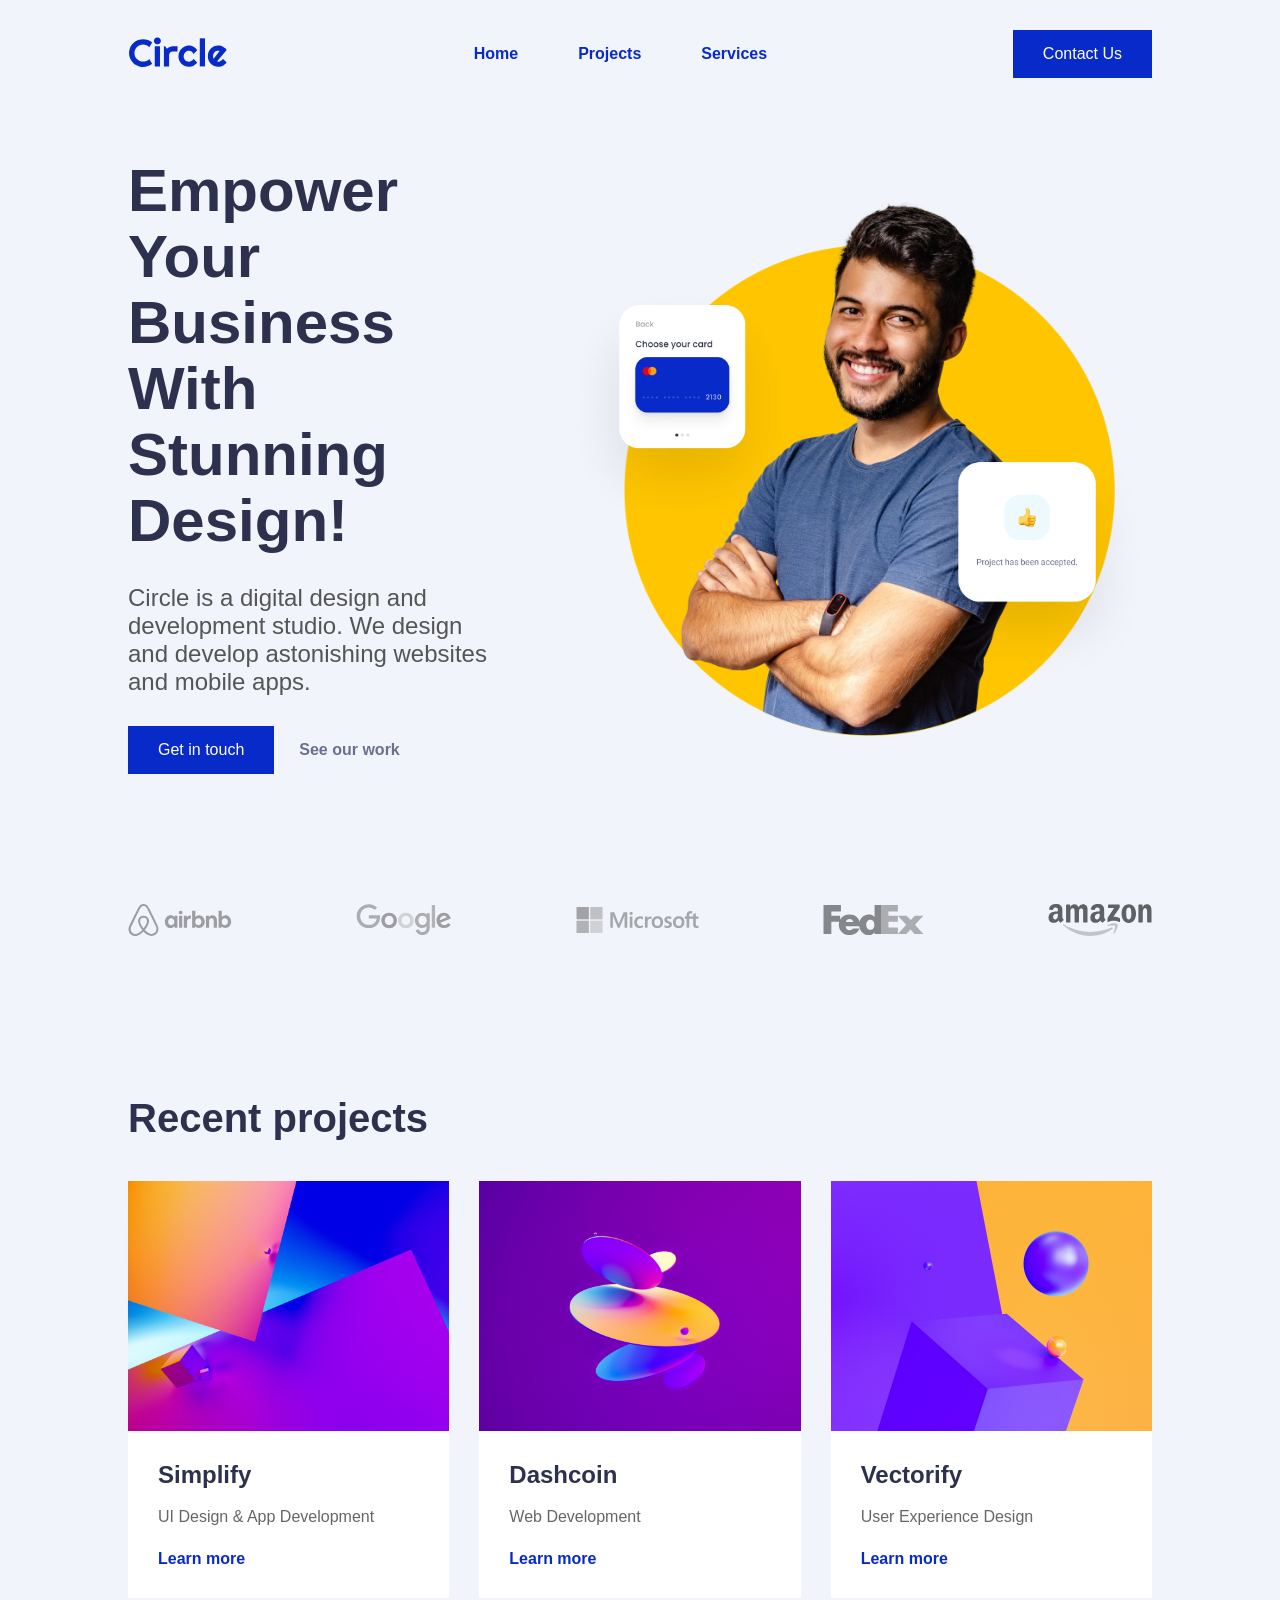
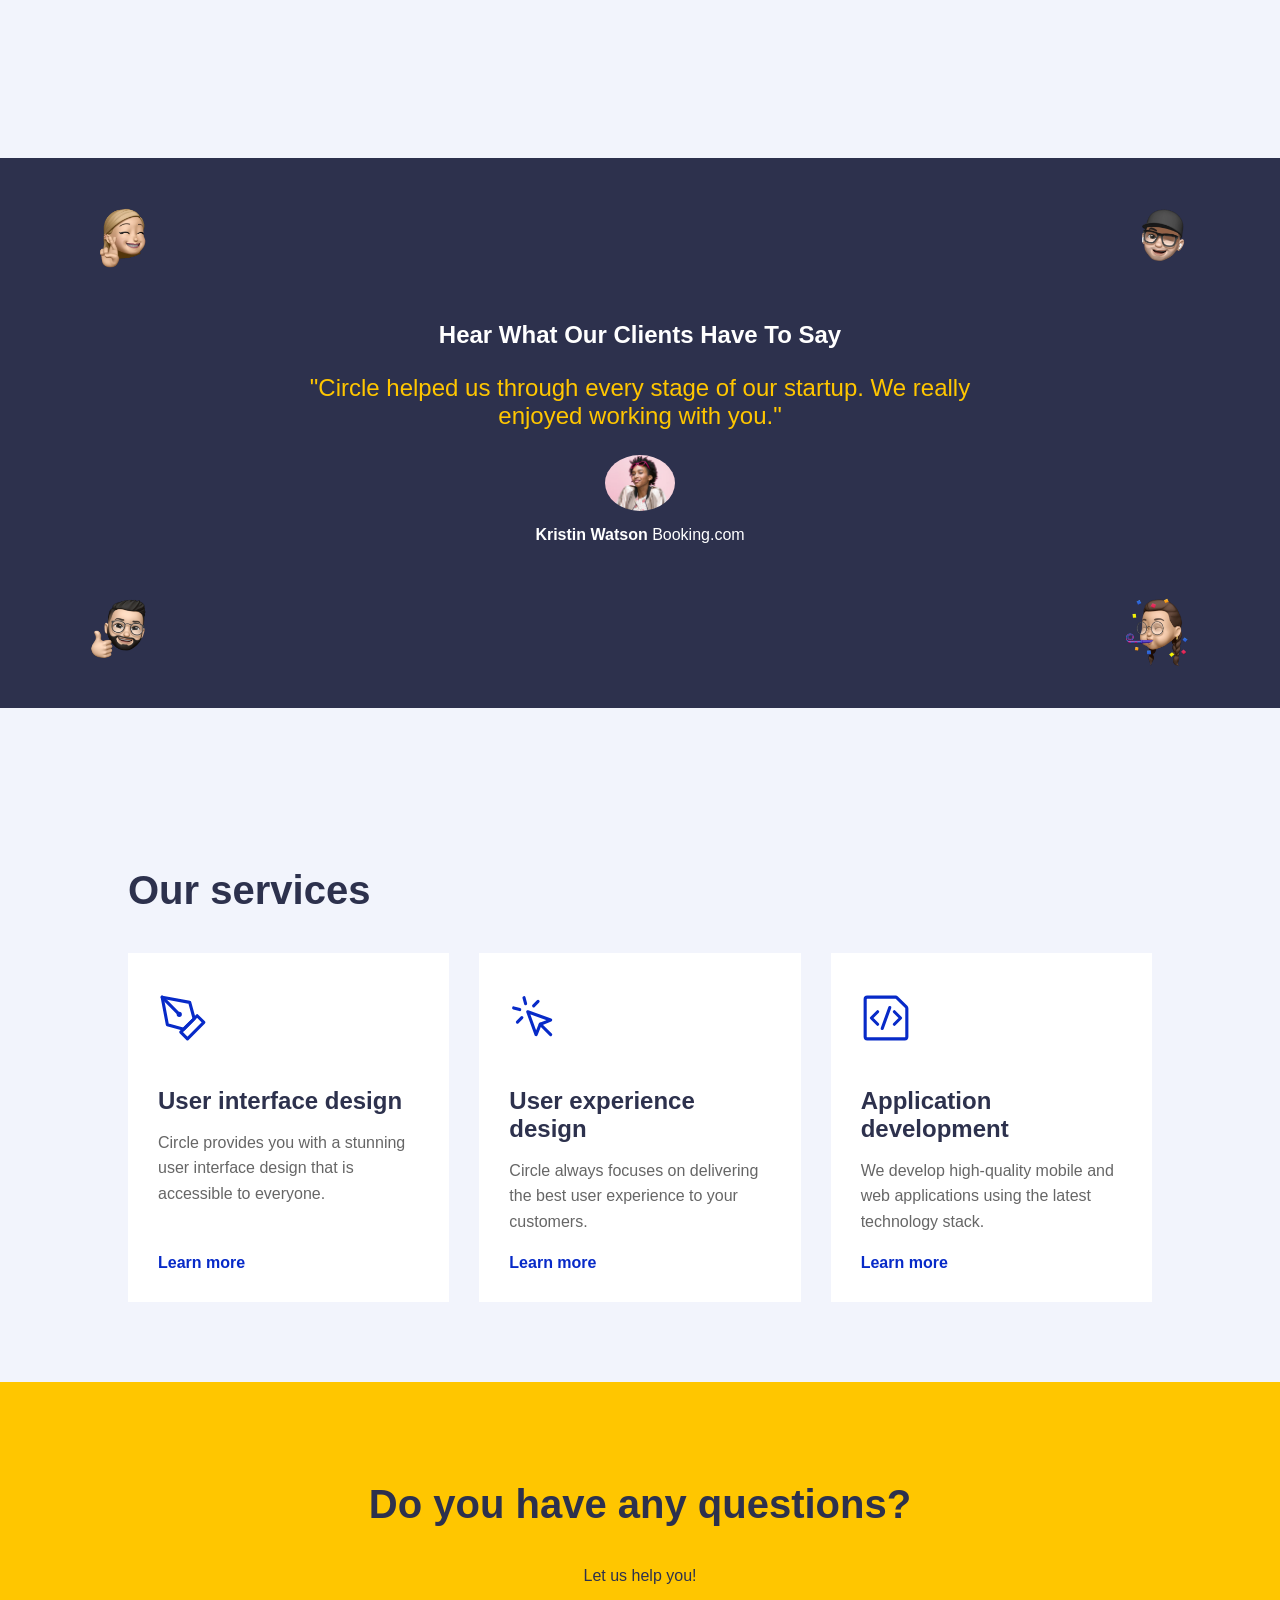
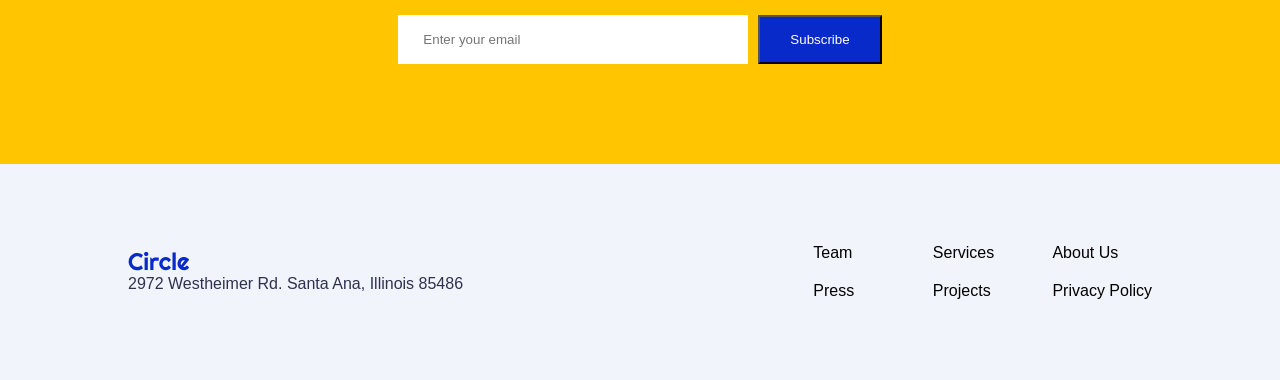
==== index.html @ 24df4ad7 "landing ok" ====
<!DOCTYPE html>
<html lang="en">
<head>
    <meta charset="UTF-8">
    <meta name="viewport" content="width=device-width, initial-scale=1.0">
    <title>Circle</title>
    <link rel="stylesheet" href="style.css">
</head>
<body>

    <nav>
        <a href="index.html"><img src="assets/logos/circle.svg" width="100" alt="circle logo"></a>
        <ul id="nav-links">
            <li><a href="index.html">Home</a></li>
            <li><a href="#projects">Projects</a></li>
            <li><a href="#services">Services</a></li>
        </ul>
        <a id="boton-contacto" href="contact.html">Contact Us</a>
    </nav>

    <section id="hero">
        <div id="hero-left">
            <h1>Empower Your Business With Stunning Design!</h1>
            <p>Circle is a digital design and development studio. We design and develop astonishing websites and mobile apps.</p>
            <div id="hero-links">
                <a id="boton-touch" href="#newsletter">Get in touch</a>
                <a href="#projects" class="link-work">See our work</a>
            </div>
        </div>
        <div id="hero-right">
            <img src="assets/hero-section/card-1.png" alt="Card UI">
            <img src="assets/hero-section/card-2.png" alt="Success notification">
        </div>
    </section>

    <div id="logos">
        <img src="assets/logos/airbnb-logo.svg" alt="Airbnb">
        <img src="assets/logos/google-logo.svg" alt="Google">
        <img src="assets/logos/microsoft-logo.svg" alt="Microsoft">
        <img src="assets/logos/fedex-logo.svg" alt="FedEx">
        <img src="assets/logos/amazon-logo.svg" alt="Amazon">
    </div>

    <section id="projects" class="main-section">
        <h3>Recent projects</h3>
        <div class="grid-layout">
            <article class="card">
                <img src="assets/projects-section/1.jpg" alt="Project 1" class="card-img">
                <div class="card-body">
                    <h4>Simplify</h4>
                    <p>UI Design & App Development</p>
                    <a href="#" class="learn-more">Learn more</a>
                </div>
            </article>
            <article class="card">
                <img src="assets/projects-section/2.jpg" alt="Project 2" class="card-img">
                <div class="card-body">
                    <h4>Dashcoin</h4>
                    <p>Web Development</p>
                    <a href="#" class="learn-more">Learn more</a>
                </div>
            </article>
            <article class="card">
                <img src="assets/projects-section/3.jpg" alt="Project 3" class="card-img">
                <div class="card-body">
                    <h4>Vectorify</h4>
                    <p>User Experience Design</p>
                    <a href="#" class="learn-more">Learn more</a>
                </div>
            </article>
        </div>
    </section>

    <section class="testimonial-container">
        <img src="assets/testimonial-section/memoji-1.png" class="corner-img top-left" alt="memoji">
        <img src="assets/testimonial-section/memoji-2.png" class="corner-img top-right" alt="memoji">
        <img src="assets/testimonial-section/memoji-3.png" class="corner-img bottom-left" alt="memoji">
        <img src="assets/testimonial-section/memoji-4.png" class="corner-img bottom-right" alt="memoji">

        <div class="testimonial-content">
            <h2>Hear What Our Clients Have To Say</h2>
            <p class="testimonial-text">"Circle helped us through every stage of our startup. We really enjoyed working with you."</p>
            <div class="profile-info">
                <img src="assets/testimonial-section/profile.png" alt="Kristin Watson">
                <div class="user-data">
                    <strong>Kristin Watson</strong>
                    <span>Booking.com</span>
                </div>
            </div>
        </div>
    </section>

    <section id="services" class="main-section">
        <h3>Our services</h3>
        <div class="grid-layout">
            <article class="card">
                <div class="icon-box"><img src="assets/services-section/icons/1.svg" alt="UI"></div>
                <div class="card-body">
                    <h4>User interface design</h4>
                    <p>Circle provides you with a stunning user interface design that is accessible to everyone.</p>
                    <a href="#" class="learn-more">Learn more</a>
                </div>
            </article>
            <article class="card">
                <div class="icon-box"><img src="assets/services-section/icons/2.svg" alt="UX"></div>
                <div class="card-body">
                    <h4>User experience design</h4>
                    <p>Circle always focuses on delivering the best user experience to your customers.</p>
                    <a href="#" class="learn-more">Learn more</a>
                </div>
            </article>
            <article class="card">
                <div class="icon-box"><img src="assets/services-section/icons/3.svg" alt="App"></div>
                <div class="card-body">
                    <h4>Application development</h4>
                    <p>We develop high-quality mobile and web applications using the latest technology stack.</p>
                    <a href="#" class="learn-more">Learn more</a>
                </div>
            </article>
        </div>
    </section>

    <section id="newsletter">
        <h3>Do you have any questions?</h3>
        <p>Let us help you!</p>
        <div id="newsletter-form">
            <input type="email" placeholder="Enter your email">
            <button>Subscribe</button>
        </div>
    </section>

    <footer>
        <div class="footer-brand">
            <img src="assets/logos/circle.svg" alt="circle logo">
            <p>2972 Westheimer Rd. Santa Ana, Illinois 85486</p>
        </div>
        <div id="footer-links">
            <a href="#">Team</a>
            <a href="#">Services</a>
            <a href="#">About Us</a>
            <a href="#">Press</a>
            <a href="#">Projects</a>
            <a href="#">Privacy Policy</a>
        </div>
    </footer>

</body>
</html>
---- style.css ----
* {
    margin: 0;
    padding: 0;
    box-sizing: border-box;
}

:root {
    font-family: 'Inter', sans-serif;
    --primary: #072ac8;
    --white: #f2f4fc;
    --background-testimonials: #2D314D;
    --yellow: #ffc600;
    --gray: #6B708D
}

body {
    background-color: var(--white);
    color: var(--background-testimonials);
}

h1 { font-size: 60px; font-weight: bold; line-height: 1.1; }
h3 { font-size: 40px; font-weight: bold; margin-bottom: 40px; }
h4 { font-size: 24px; font-weight: bold; margin-bottom: 15px; }

a { text-decoration: none; color: var(--primary); }
a:hover { text-decoration: underline; }
.link-work { color:var(--gray); font-weight: bold; }
#footer-links a:hover { color: var(--primary); }

nav {
    padding: 30px 10%;
    display: flex;
    justify-content: space-between;
    align-items: center;
}

#nav-links {
    display: flex;
    list-style: none;
    gap: 60px;
    font-weight: bold;
}

#boton-contacto, #boton-touch, #newsletter button {
    background-color: var(--primary);
    color: white;
    padding: 15px 30px;
    font-weight: normal;
}
#boton-contacto:hover, #boton-touch:hover, #newsletter button:hover {
    text-decoration: none;
    color: var(--yellow);
    }

#hero {
    padding: 50px 10%;
    display: flex;
    align-items: center;
    gap: 80px;
}

#hero-left { flex: 1.2; display: flex; flex-direction: column; gap: 30px; }
#hero-left p { font-size: 24px; color: #555; }

#hero-right {
    flex: 1.8;
    position: relative;
    min-height: 550px;
    background: url("assets/hero-section/hero-image.png") no-repeat center;
    background-size: contain;
}

#hero-right img { position: absolute; max-width: 250px; }
#hero-right img:first-child { top: 15%; left: -5%; }
#hero-right img:last-child { bottom: 10%; right: 0; }

#hero-links { display: flex; align-items: center; gap: 25px; }


#logos {
    display: flex;
    justify-content: space-between;
    padding: 80px 10%;
    filter: grayscale(1);
    opacity: 0.6;
}

.main-section { padding: 80px 10%; }

.grid-layout {
    display: grid;
    grid-template-columns: repeat(3, 1fr);
    gap: 30px;
}

.card {
    display: flex;
    flex-direction: column;
    background-color: white;
    overflow: hidden;
    height: 100%;
}

.card-img { width: 100%; height: 250px; object-fit: cover; }

.icon-box { padding: 40px 30px 10px; }
.icon-box img { width: 50px; height: 50px; }

.card-body { padding: 30px; display: flex; flex-direction: column; flex: 1; }
.card-body p { color: #666; line-height: 1.6; flex: 1; margin-bottom: 20px; }

.learn-more { font-weight: bold; }


.testimonial-container {
    background-color: var(--background-testimonials);
    position: relative;
    margin: 80px 0;
    min-height: 550px;
    display: flex;
    justify-content: center;
    align-items: center;
    padding: 0 10%;
}

.testimonial-container *, .testimonial-container img { background-color: transparent !important; }

.corner-img { position: absolute; width: 80px; }
.top-left { top: 40px; left: 80px; }
.top-right { top: 40px; right: 80px; }
.bottom-left { bottom: 40px; left: 80px; }
.bottom-right { bottom: 40px; right: 80px; }

.testimonial-content { text-align: center; color: white; max-width: 700px; }
.testimonial-text { color: var(--yellow); font-size: 24px; margin: 25px 0; }

.profile-info { display: flex; flex-direction: column; align-items: center; gap: 15px; }
.profile-info img { width: 70px !important; border-radius: 50%; }


#newsletter {
    background-color: var(--yellow);
    padding: 100px 10%;
    text-align: center;
}

#newsletter-form {
    margin-top: 30px;
    display: flex;
    justify-content: center;
    gap: 10px;
}

#newsletter input {
    padding: 15px 25px;
    width: 350px;
    border: none;
}


footer {
    padding: 80px 10%;
    display: flex;
    justify-content: space-between;
    align-items: center;
}

#footer-links {
    display: grid;
    grid-template-columns: repeat(3, 2fr);
    gap: 20px;
 }

 #footer-links a { color: black; }
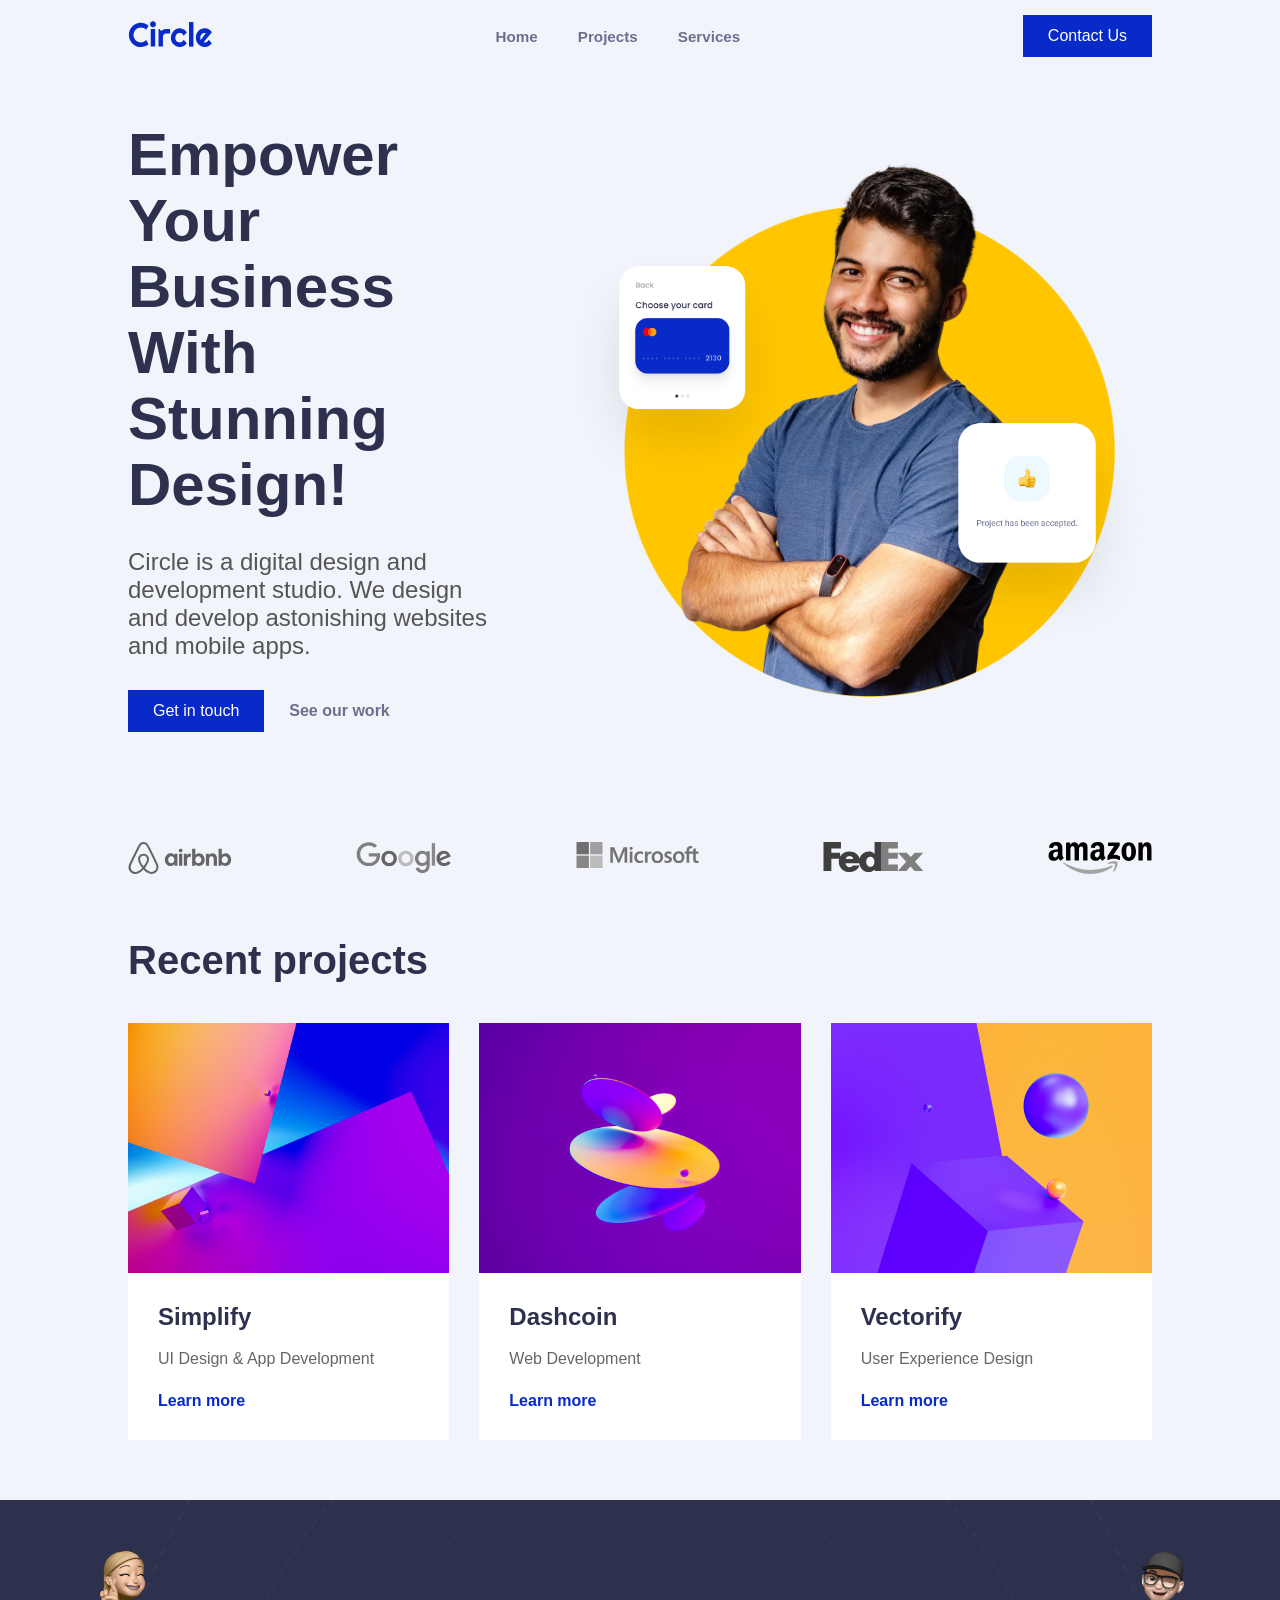
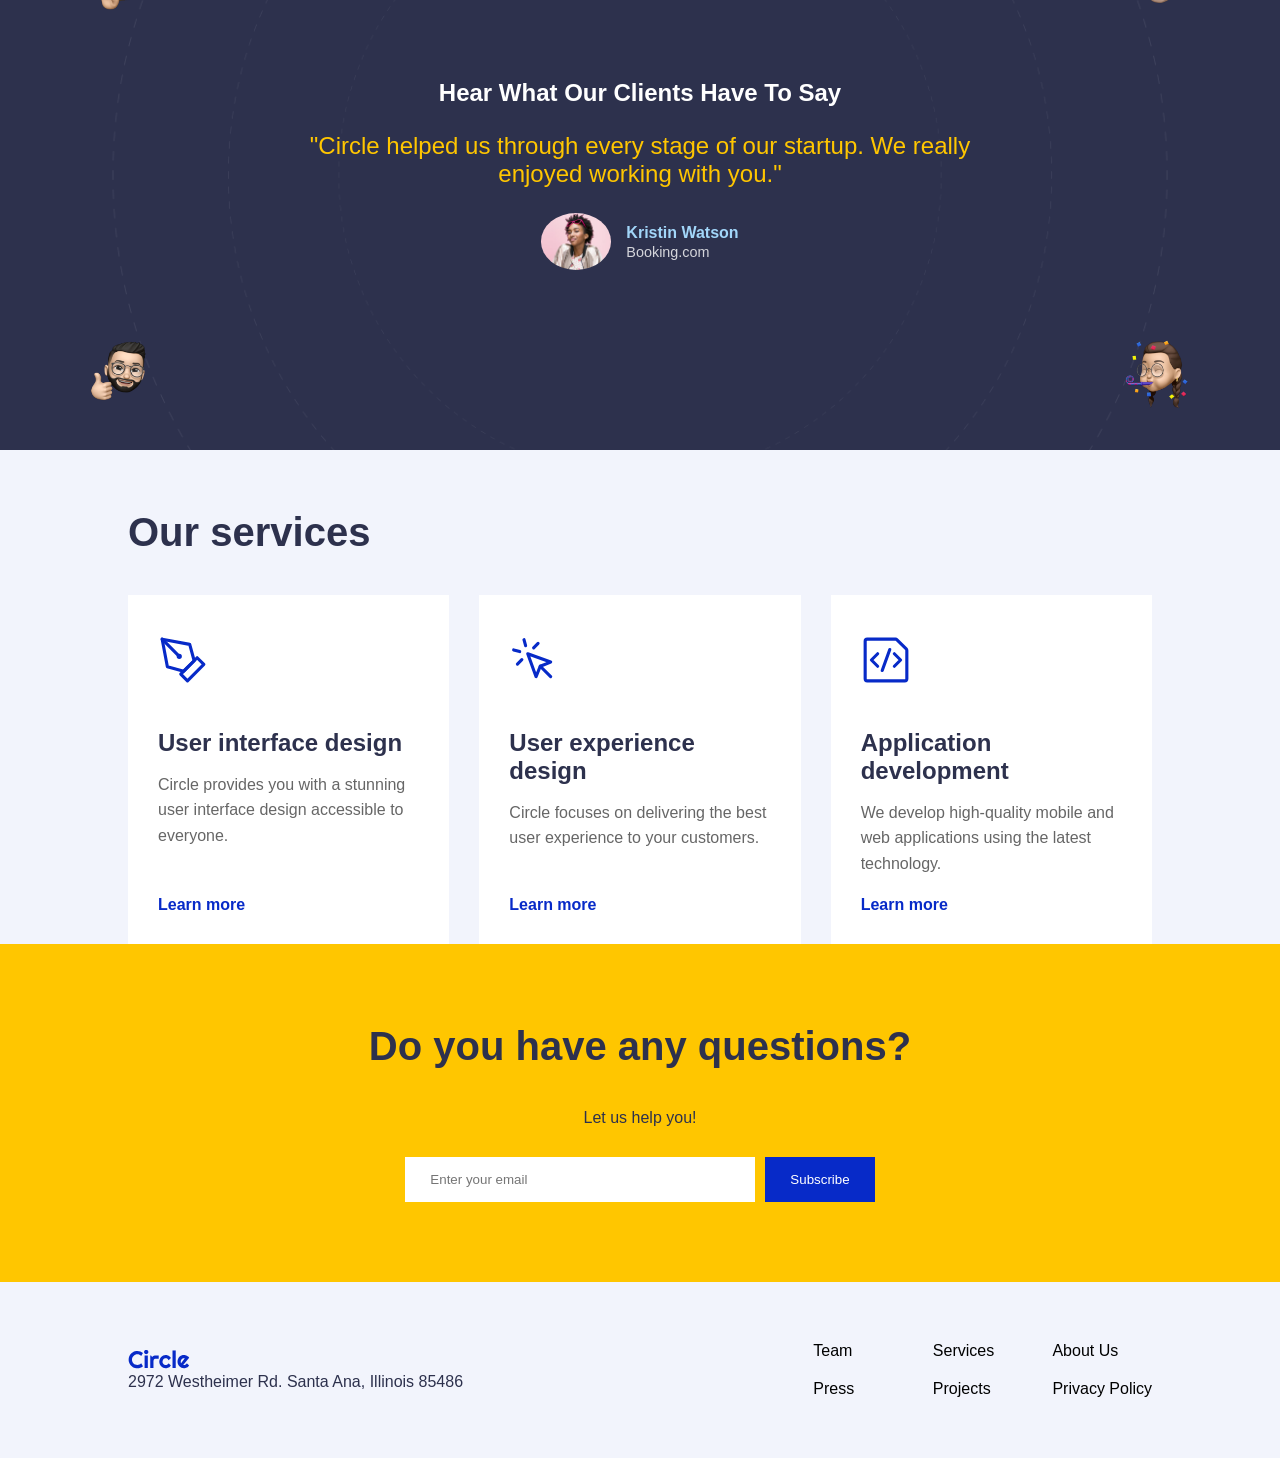
==== commit 0bd52069: "html+css+responsive ok" ====
--- a/index.html
+++ b/index.html
@@ -1,148 +1,145 @@
 <!DOCTYPE html>
 <html lang="en">
 <head>
-    <meta charset="UTF-8">
-    <meta name="viewport" content="width=device-width, initial-scale=1.0">
-    <title>Circle</title>
-    <link rel="stylesheet" href="style.css">
+  <meta charset="UTF-8" />
+  <meta name="viewport" content="width=device-width, initial-scale=1.0" />
+  <title>Circle | Home</title>
+  <link rel="stylesheet" href="style.css" />
 </head>
 <body>
+  <nav>
+    <a href="index.html"><img src="assets/logos/circle.svg" width="85" alt="logo" /></a>
+    <ul id="nav-links">
+      <li class="gray"><a href="index.html">Home</a></li>
+      <li class="gray"><a href="#projects">Projects</a></li>
+      <li class="gray"><a href="#services">Services</a></li>
+    </ul>
+    <a id="boton-contacto" href="contact.html">Contact Us</a>
+  </nav>
 
-    <nav>
-        <a href="index.html"><img src="assets/logos/circle.svg" width="100" alt="circle logo"></a>
-        <ul id="nav-links">
-            <li><a href="index.html">Home</a></li>
-            <li><a href="#projects">Projects</a></li>
-            <li><a href="#services">Services</a></li>
-        </ul>
-        <a id="boton-contacto" href="contact.html">Contact Us</a>
-    </nav>
+  <section id="hero">
+    <div id="hero-left">
+      <h1>Empower Your Business With Stunning Design!</h1>
+      <p>Circle is a digital design and development studio. We design and develop astonishing websites and mobile apps.</p>
+      <div id="hero-links">
+        <a id="boton-touch" href="#newsletter">Get in touch</a>
+        <a href="#projects" class="link-work">See our work</a>
+      </div>
+    </div>
+    <div id="hero-right">
+      <img src="assets/hero-section/card-1.png" alt="UI 1" />
+      <img src="assets/hero-section/card-2.png" alt="UI 2" />
+    </div>
+  </section>
 
-    <section id="hero">
-        <div id="hero-left">
-            <h1>Empower Your Business With Stunning Design!</h1>
-            <p>Circle is a digital design and development studio. We design and develop astonishing websites and mobile apps.</p>
-            <div id="hero-links">
-                <a id="boton-touch" href="#newsletter">Get in touch</a>
-                <a href="#projects" class="link-work">See our work</a>
-            </div>
+  <div id="logos">
+    <a href="#"><img src="assets/logos/airbnb-logo.svg" alt="Airbnb" /></a>
+    <a href="#"><img src="assets/logos/google-logo.svg" alt="Google" /></a>
+    <a href="#"><img src="assets/logos/microsoft-logo.svg" alt="Microsoft" /></a>
+    <a href="#"><img src="assets/logos/fedex-logo.svg" alt="FedEx" /></a>
+    <a href="#"><img src="assets/logos/amazon-logo.svg" alt="Amazon" /></a>
+  </div>
+
+  <section id="projects" class="main-section">
+    <h3>Recent projects</h3>
+    <div class="grid-layout">
+      <article class="card">
+        <img src="assets/projects-section/1.jpg" alt="P1" class="card-img" />
+        <div class="card-body">
+          <h4>Simplify</h4>
+          <p>UI Design & App Development</p>
+          <a href="projects.html" class="learn-more">Learn more</a>
         </div>
-        <div id="hero-right">
-            <img src="assets/hero-section/card-1.png" alt="Card UI">
-            <img src="assets/hero-section/card-2.png" alt="Success notification">
+      </article>
+      <article class="card">
+        <img src="assets/projects-section/2.jpg" alt="P2" class="card-img" />
+        <div class="card-body">
+          <h4>Dashcoin</h4>
+          <p>Web Development</p>
+          <a href="projects.html" class="learn-more">Learn more</a>
         </div>
-    </section>
+      </article>
+      <article class="card">
+        <img src="assets/projects-section/3.jpg" alt="P3" class="card-img" />
+        <div class="card-body">
+          <h4>Vectorify</h4>
+          <p>User Experience Design</p>
+          <a href="projects.html" class="learn-more">Learn more</a>
+        </div>
+      </article>
+    </div>
+  </section>
 
-    <div id="logos">
-        <img src="assets/logos/airbnb-logo.svg" alt="Airbnb">
-        <img src="assets/logos/google-logo.svg" alt="Google">
-        <img src="assets/logos/microsoft-logo.svg" alt="Microsoft">
-        <img src="assets/logos/fedex-logo.svg" alt="FedEx">
-        <img src="assets/logos/amazon-logo.svg" alt="Amazon">
+  <section class="testimonial-container">
+    <img src="assets/testimonial-section/memoji-1.png" class="corner-img top-left" alt="m1" />
+    <img src="assets/testimonial-section/memoji-2.png" class="corner-img top-right" alt="m2" />
+    <img src="assets/testimonial-section/memoji-3.png" class="corner-img bottom-left" alt="m3" />
+    <img src="assets/testimonial-section/memoji-4.png" class="corner-img bottom-right" alt="m4" />
+    <div class="testimonial-content">
+      <h2>Hear What Our Clients Have To Say</h2>
+      <p class="testimonial-text">"Circle helped us through every stage of our startup. We really enjoyed working with you."</p>
+      <div class="profile-info">
+        <img src="assets/testimonial-section/profile.png" alt="Kristin" />
+        <div class="user-data">
+          <p id="user-name">Kristin Watson</p>
+          <p id="web">Booking.com</p>
+        </div>
+      </div>
     </div>
+  </section>
 
-    <section id="projects" class="main-section">
-        <h3>Recent projects</h3>
-        <div class="grid-layout">
-            <article class="card">
-                <img src="assets/projects-section/1.jpg" alt="Project 1" class="card-img">
-                <div class="card-body">
-                    <h4>Simplify</h4>
-                    <p>UI Design & App Development</p>
-                    <a href="#" class="learn-more">Learn more</a>
-                </div>
-            </article>
-            <article class="card">
-                <img src="assets/projects-section/2.jpg" alt="Project 2" class="card-img">
-                <div class="card-body">
-                    <h4>Dashcoin</h4>
-                    <p>Web Development</p>
-                    <a href="#" class="learn-more">Learn more</a>
-                </div>
-            </article>
-            <article class="card">
-                <img src="assets/projects-section/3.jpg" alt="Project 3" class="card-img">
-                <div class="card-body">
-                    <h4>Vectorify</h4>
-                    <p>User Experience Design</p>
-                    <a href="#" class="learn-more">Learn more</a>
-                </div>
-            </article>
+  <section id="services" class="main-section">
+    <h3>Our services</h3>
+    <div class="grid-layout">
+      <article class="card">
+        <div class="icon-box"><img src="assets/services-section/icons/1.svg" alt="i1" /></div>
+        <div class="card-body">
+          <h4>User interface design</h4>
+          <p>Circle provides you with a stunning user interface design accessible to everyone.</p>
+          <a href="#" class="learn-more">Learn more</a>
         </div>
-    </section>
+      </article>
+      <article class="card">
+        <div class="icon-box"><img src="assets/services-section/icons/2.svg" alt="i2" /></div>
+        <div class="card-body">
+          <h4>User experience design</h4>
+          <p>Circle focuses on delivering the best user experience to your customers.</p>
+          <a href="#" class="learn-more">Learn more</a>
+        </div>
+      </article>
+      <article class="card">
+        <div class="icon-box"><img src="assets/services-section/icons/3.svg" alt="i3" /></div>
+        <div class="card-body">
+          <h4>Application development</h4>
+          <p>We develop high-quality mobile and web applications using the latest technology.</p>
+          <a href="#" class="learn-more">Learn more</a>
+        </div>
+      </article>
+    </div>
+  </section>
 
-    <section class="testimonial-container">
-        <img src="assets/testimonial-section/memoji-1.png" class="corner-img top-left" alt="memoji">
-        <img src="assets/testimonial-section/memoji-2.png" class="corner-img top-right" alt="memoji">
-        <img src="assets/testimonial-section/memoji-3.png" class="corner-img bottom-left" alt="memoji">
-        <img src="assets/testimonial-section/memoji-4.png" class="corner-img bottom-right" alt="memoji">
+  <section id="newsletter">
+    <h3>Do you have any questions?</h3>
+    <p>Let us help you!</p>
+    <div id="newsletter-form">
+      <input type="email" placeholder="Enter your email" />
+      <button>Subscribe</button>
+    </div>
+  </section>
 
-        <div class="testimonial-content">
-            <h2>Hear What Our Clients Have To Say</h2>
-            <p class="testimonial-text">"Circle helped us through every stage of our startup. We really enjoyed working with you."</p>
-            <div class="profile-info">
-                <img src="assets/testimonial-section/profile.png" alt="Kristin Watson">
-                <div class="user-data">
-                    <strong>Kristin Watson</strong>
-                    <span>Booking.com</span>
-                </div>
-            </div>
-        </div>
-    </section>
-
-    <section id="services" class="main-section">
-        <h3>Our services</h3>
-        <div class="grid-layout">
-            <article class="card">
-                <div class="icon-box"><img src="assets/services-section/icons/1.svg" alt="UI"></div>
-                <div class="card-body">
-                    <h4>User interface design</h4>
-                    <p>Circle provides you with a stunning user interface design that is accessible to everyone.</p>
-                    <a href="#" class="learn-more">Learn more</a>
-                </div>
-            </article>
-            <article class="card">
-                <div class="icon-box"><img src="assets/services-section/icons/2.svg" alt="UX"></div>
-                <div class="card-body">
-                    <h4>User experience design</h4>
-                    <p>Circle always focuses on delivering the best user experience to your customers.</p>
-                    <a href="#" class="learn-more">Learn more</a>
-                </div>
-            </article>
-            <article class="card">
-                <div class="icon-box"><img src="assets/services-section/icons/3.svg" alt="App"></div>
-                <div class="card-body">
-                    <h4>Application development</h4>
-                    <p>We develop high-quality mobile and web applications using the latest technology stack.</p>
-                    <a href="#" class="learn-more">Learn more</a>
-                </div>
-            </article>
-        </div>
-    </section>
-
-    <section id="newsletter">
-        <h3>Do you have any questions?</h3>
-        <p>Let us help you!</p>
-        <div id="newsletter-form">
-            <input type="email" placeholder="Enter your email">
-            <button>Subscribe</button>
-        </div>
-    </section>
-
-    <footer>
-        <div class="footer-brand">
-            <img src="assets/logos/circle.svg" alt="circle logo">
-            <p>2972 Westheimer Rd. Santa Ana, Illinois 85486</p>
-        </div>
-        <div id="footer-links">
-            <a href="#">Team</a>
-            <a href="#">Services</a>
-            <a href="#">About Us</a>
-            <a href="#">Press</a>
-            <a href="#">Projects</a>
-            <a href="#">Privacy Policy</a>
-        </div>
-    </footer>
-
+  <footer>
+    <div class="footer-brand">
+      <img src="assets/logos/circle.svg" alt="logo" />
+      <p>2972 Westheimer Rd. Santa Ana, Illinois 85486</p>
+    </div>
+    <div id="footer-links">
+      <a href="#">Team</a>
+      <a href="#">Services</a>
+      <a href="#">About Us</a>
+      <a href="#">Press</a>
+      <a href="#">Projects</a>
+      <a href="#">Privacy Policy</a>
+    </div>
+  </footer>
 </body>
 </html>
--- a/style.css
+++ b/style.css
@@ -1,174 +1,488 @@
 * {
-    margin: 0;
-    padding: 0;
-    box-sizing: border-box;
+  margin: 0;
+  padding: 0;
+  box-sizing: border-box;
 }
 
 :root {
-    font-family: 'Inter', sans-serif;
-    --primary: #072ac8;
-    --white: #f2f4fc;
-    --background-testimonials: #2D314D;
-    --yellow: #ffc600;
-    --gray: #6B708D
+  font-family: "Inter", sans-serif;
+  --primary: #072ac8;
+  --white: #f2f4fc;
+  --background-testimonials: #2d314d;
+  --yellow: #ffc600;
+  --gray: #6b708d;
+  --username: #a2d6f9;
+  --side-padding: 10%;
 }
 
 body {
-    background-color: var(--white);
-    color: var(--background-testimonials);
-}
-
-h1 { font-size: 60px; font-weight: bold; line-height: 1.1; }
-h3 { font-size: 40px; font-weight: bold; margin-bottom: 40px; }
-h4 { font-size: 24px; font-weight: bold; margin-bottom: 15px; }
-
-a { text-decoration: none; color: var(--primary); }
-a:hover { text-decoration: underline; }
-.link-work { color:var(--gray); font-weight: bold; }
-#footer-links a:hover { color: var(--primary); }
+  background-color: var(--white);
+  color: var(--background-testimonials);
+}
+
+h1 {
+  font-size: 60px;
+  font-weight: bold;
+  line-height: 1.1;
+}
+h3 {
+  font-size: 40px;
+  font-weight: bold;
+  margin-bottom: 40px;
+}
+h4 {
+  font-size: 24px;
+  font-weight: bold;
+  margin-bottom: 15px;
+}
+h5 {
+  font-size: 17px;
+  font-weight: normal;
+}
+
+a {
+  text-decoration: none;
+  color: var(--primary);
+  transition: 0.3s;
+}
+a:hover {
+  text-decoration: underline;
+}
+
+nav,
+footer,
+.main-section,
+#hero,
+#logos,
+#newsletter,
+.project-details,
+.other-projects,
+.contact-section {
+  padding-left: var(--side-padding);
+  padding-right: var(--side-padding);
+  max-width: 1400px;
+  margin: 0 auto;
+}
+
+.contact-form{
+  margin-top: 30px;
+  display:block;
+  margin-bottom: 100px;
+}
+
+.contact-form .name{
+  display:flex;
+  flex-direction: column;
+  margin-bottom: 20px;
+   color: var(--gray);  
+}
+
+.contact-form .email-phone{
+  display:flex;
+  justify-content: space-between;
+  gap: 20px;
+  margin-bottom: 20px;
+  width:100%; 
+}
+.contact-form .email, 
+.contact-form .phone {
+  flex: 1; 
+  display: flex;
+  flex-direction: column;
+   color: var(--gray);  
+}
+
+
+.contact-form input, 
+.contact-form textarea {
+  width: 100%;
+  padding: 15px;
+  border: 1px solid #ccc;
+  margin-top: 8px;
+  background-color:#D1EDFF;
+}
+
+.contact-form .message {
+  display: flex;
+  flex-direction: column;
+  margin-top: 20px;
+  color: var(--gray);  
+}
+
+.contact-form textarea {
+  height: 150px;
+  resize: vertical;
+}
+.contact-form input::placeholder, 
+.contact-form textarea::placeholder {
+  color: var(--gray); 
+  opacity: 1;
+}
+
+
+.errorForm {
+  color: red;
+  font-size: 0.9rem;
+  opacity: 1;
+}
+
+#submitForm{
+  background-color: var(--primary);
+  color: white !important;
+  padding: 25px 25px;
+  text-decoration: none !important;
+  border: none;
+  cursor: pointer;
+  width:100%;
+  margin-top: 50px;
+}
+
+
+
+
+
 
 nav {
-    padding: 30px 10%;
-    display: flex;
-    justify-content: space-between;
-    align-items: center;
+  padding-top: 15px;
+  padding-bottom: 15px;
+  display: flex;
+  justify-content: space-between;
+  align-items: center;
 }
 
 #nav-links {
-    display: flex;
-    list-style: none;
-    gap: 60px;
-    font-weight: bold;
-}
-
-#boton-contacto, #boton-touch, #newsletter button {
-    background-color: var(--primary);
-    color: white;
-    padding: 15px 30px;
-    font-weight: normal;
-}
-#boton-contacto:hover, #boton-touch:hover, #newsletter button:hover {
-    text-decoration: none;
-    color: var(--yellow);
-    }
+  display: flex;
+  list-style: none;
+  gap: 40px;
+  font-weight: bold;
+  font-size: 0.95rem;
+}
+
+#nav-links li.gray a {
+  color: var(--gray);
+}
+#nav-links li.gray a:hover {
+  color: var(--primary);
+}
+
+#boton-contacto,
+#boton-touch,
+#newsletter button {
+  background-color: var(--primary);
+  color: white !important;
+  padding: 12px 25px;
+  text-decoration: none !important;
+  border: none;
+  cursor: pointer;
+}
+
+#boton-contacto:hover,
+#boton-touch:hover,
+#newsletter button:hover {
+  color: var(--yellow) !important;
+}
 
 #hero {
-    padding: 50px 10%;
-    display: flex;
-    align-items: center;
-    gap: 80px;
-}
-
-#hero-left { flex: 1.2; display: flex; flex-direction: column; gap: 30px; }
-#hero-left p { font-size: 24px; color: #555; }
-
+  padding-top: 50px;
+  padding-bottom: 50px;
+  display: flex;
+  align-items: center;
+  gap: 80px;
+}
+#hero-left {
+  flex: 1.2;
+  display: flex;
+  flex-direction: column;
+  gap: 30px;
+}
+#hero-left p {
+  font-size: 24px;
+  color: #555;
+}
 #hero-right {
-    flex: 1.8;
-    position: relative;
-    min-height: 550px;
-    background: url("assets/hero-section/hero-image.png") no-repeat center;
-    background-size: contain;
-}
-
-#hero-right img { position: absolute; max-width: 250px; }
-#hero-right img:first-child { top: 15%; left: -5%; }
-#hero-right img:last-child { bottom: 10%; right: 0; }
-
-#hero-links { display: flex; align-items: center; gap: 25px; }
-
+  flex: 1.8;
+  position: relative;
+  min-height: 550px;
+  background: url("assets/hero-section/hero-image.png") no-repeat center;
+  background-size: contain;
+}
+#hero-right img {
+  position: absolute;
+  max-width: 250px;
+}
+#hero-right img:first-child {
+  top: 15%;
+  left: -5%;
+}
+#hero-right img:last-child {
+  bottom: 10%;
+  right: 0;
+}
+#hero-links {
+  display: flex;
+  align-items: center;
+  gap: 25px;
+}
+.link-work {
+  color: var(--gray);
+  font-weight: bold;
+}
 
 #logos {
-    display: flex;
-    justify-content: space-between;
-    padding: 80px 10%;
-    filter: grayscale(1);
-    opacity: 0.6;
-}
-
-.main-section { padding: 80px 10%; }
+  display: flex;
+  justify-content: space-between;
+  padding-top: 60px;
+  padding-bottom: 60px;
+}
+#logos img {
+  filter: grayscale(1);
+
+}
+#logos img:hover {
+  filter: grayscale(0);
+}
 
 .grid-layout {
+  display: grid;
+  grid-template-columns: repeat(3, 1fr);
+  gap: 30px;
+}
+
+.card {
+  display: flex;
+  flex-direction: column;
+  background-color: white;
+  height: 100%;
+}
+
+.card:hover {
+  box-shadow: 14px 14px 20px 0 rgba(20, 20, 20, 0.3);
+}
+
+.card-img {
+  width: 100%;
+  height: 250px;
+  object-fit: cover;
+}
+.icon-box {
+  padding: 40px 30px 10px;
+}
+.icon-box img {
+  width: 50px;
+  height: 50px;
+}
+.card-body {
+  padding: 30px;
+  display: flex;
+  flex-direction: column;
+  flex: 1;
+}
+.card-body p {
+  color: #666;
+  line-height: 1.6;
+  flex: 1;
+  margin-bottom: 20px;
+}
+.learn-more {
+  font-weight: bold;
+}
+
+.testimonial-container {
+  background-color: var(--background-testimonials);
+  background-image: url("assets/testimonial-section/orbit.png");
+  background-size: cover;
+  background-position: center;
+  position: relative;
+  min-height: 550px;
+  display: flex;
+  justify-content: center;
+  align-items: center;
+  margin: 60px 0;
+}
+.testimonial-container *,
+.testimonial-container img {
+  background-color: transparent !important;
+}
+.corner-img {
+  position: absolute;
+  width: 80px;
+}
+.top-left {
+  top: 40px;
+  left: 80px;
+}
+.top-right {
+  top: 40px;
+  right: 80px;
+}
+.bottom-left {
+  bottom: 40px;
+  left: 80px;
+}
+.bottom-right {
+  bottom: 40px;
+  right: 80px;
+}
+.testimonial-content {
+  text-align: center;
+  color: white;
+  max-width: 700px;
+}
+.testimonial-text {
+  color: var(--yellow);
+  font-size: 24px;
+  margin: 25px 0;
+}
+.profile-info {
+  display: flex;
+  flex-direction: row;
+  align-items: center;
+  justify-content: center;
+  gap: 15px;
+}
+.profile-info img {
+  width: 70px !important;
+  border-radius: 50%;
+}
+.user-data {
+  display: flex;
+  flex-direction: column;
+  align-items: flex-start;
+}
+#user-name {
+  color: var(--username);
+  font-weight: bold;
+  margin-bottom: 2px;
+}
+#web {
+  color: white;
+  font-size: 0.9rem;
+  opacity: 0.8;
+}
+
+#newsletter {
+  background-color: var(--yellow);
+  padding-top: 80px;
+  padding-bottom: 80px;
+  text-align: center;
+
+}
+#newsletter-form {
+  margin-top: 30px;
+  display: flex;
+  justify-content: center;
+  gap: 10px;
+}
+#newsletter input {
+  padding: 15px 25px;
+  width: 350px;
+  border: none;
+ }
+
+footer {
+  padding-top: 60px;
+  padding-bottom: 60px;
+  display: flex;
+  justify-content: space-between;
+  align-items: center;
+}
+#footer-links {
+  display: grid;
+  grid-template-columns: repeat(3, 1fr);
+  gap: 20px;
+}
+#footer-links a {
+  color: black;
+}
+
+.project-header {
+  padding: 40px 0;
+}
+.completion {
+  display: flex;
+  justify-content: space-between;
+  align-items: center;
+  padding-bottom: 20px;
+  border-bottom: 1px solid #ddd;
+}
+.project-image-container {
+  width: 100%;
+  max-height: 500px;
+  overflow: hidden;
+  margin-bottom: 30px;
+}
+.project-main-img {
+  width: 100%;
+  height: 500px;
+  object-fit: cover;
+}
+.project-description {
+  font-size: 18px;
+  line-height: 1.8;
+  color: #555;
+  padding: 30px 0;
+}
+.contact-section {
+  
+}
+
+
+
+
+
+
+@media (max-width: 800px) {
+  :root {
+    --side-padding: 5%;
+  }
+  h1 {
+    font-size: 2rem;
+  }
+  nav {
+    padding: 15px var(--side-padding);
+    flex-direction: column;
+    gap: 15px;
+  }
+  #nav-links {
+    gap: 20px;
+  }
+  #hero {
+    flex-direction: column;
+    text-align: center;
+    gap: 40px;
+  }
+  #hero-right {
+    order: -1;
+    width: 100%;
+    min-height: 250px;
+  }
+  #hero-right img {
+    display: none;
+  }
+  #logos {
     display: grid;
-    grid-template-columns: repeat(3, 1fr);
+    grid-template-columns: repeat(2, 1fr);
+    gap: 20px;
+  }
+  .grid-layout {
+    grid-template-columns: 1fr;
+  }
+  .completion {
+    flex-direction: column;
+    align-items: flex-start;
+    gap: 10px;
+  }
+  footer {
+    flex-direction: column;
     gap: 30px;
-}
-
-.card {
-    display: flex;
-    flex-direction: column;
-    background-color: white;
-    overflow: hidden;
-    height: 100%;
-}
-
-.card-img { width: 100%; height: 250px; object-fit: cover; }
-
-.icon-box { padding: 40px 30px 10px; }
-.icon-box img { width: 50px; height: 50px; }
-
-.card-body { padding: 30px; display: flex; flex-direction: column; flex: 1; }
-.card-body p { color: #666; line-height: 1.6; flex: 1; margin-bottom: 20px; }
-
-.learn-more { font-weight: bold; }
-
-
-.testimonial-container {
-    background-color: var(--background-testimonials);
-    position: relative;
-    margin: 80px 0;
-    min-height: 550px;
-    display: flex;
-    justify-content: center;
-    align-items: center;
-    padding: 0 10%;
-}
-
-.testimonial-container *, .testimonial-container img { background-color: transparent !important; }
-
-.corner-img { position: absolute; width: 80px; }
-.top-left { top: 40px; left: 80px; }
-.top-right { top: 40px; right: 80px; }
-.bottom-left { bottom: 40px; left: 80px; }
-.bottom-right { bottom: 40px; right: 80px; }
-
-.testimonial-content { text-align: center; color: white; max-width: 700px; }
-.testimonial-text { color: var(--yellow); font-size: 24px; margin: 25px 0; }
-
-.profile-info { display: flex; flex-direction: column; align-items: center; gap: 15px; }
-.profile-info img { width: 70px !important; border-radius: 50%; }
-
-
-#newsletter {
-    background-color: var(--yellow);
-    padding: 100px 10%;
     text-align: center;
-}
-
-#newsletter-form {
-    margin-top: 30px;
-    display: flex;
-    justify-content: center;
-    gap: 10px;
-}
-
-#newsletter input {
-    padding: 15px 25px;
-    width: 350px;
-    border: none;
-}
-
-
-footer {
-    padding: 80px 10%;
-    display: flex;
-    justify-content: space-between;
-    align-items: center;
-}
-
-#footer-links {
-    display: grid;
-    grid-template-columns: repeat(3, 2fr);
-    gap: 20px;
- }
-
- #footer-links a { color: black; }+  }
+
+  .email-phone{
+  display:flex;
+  flex-direction: column;
+  gap: 20px;
+  margin-bottom: 20px;
+  width:100%; 
+}
+}
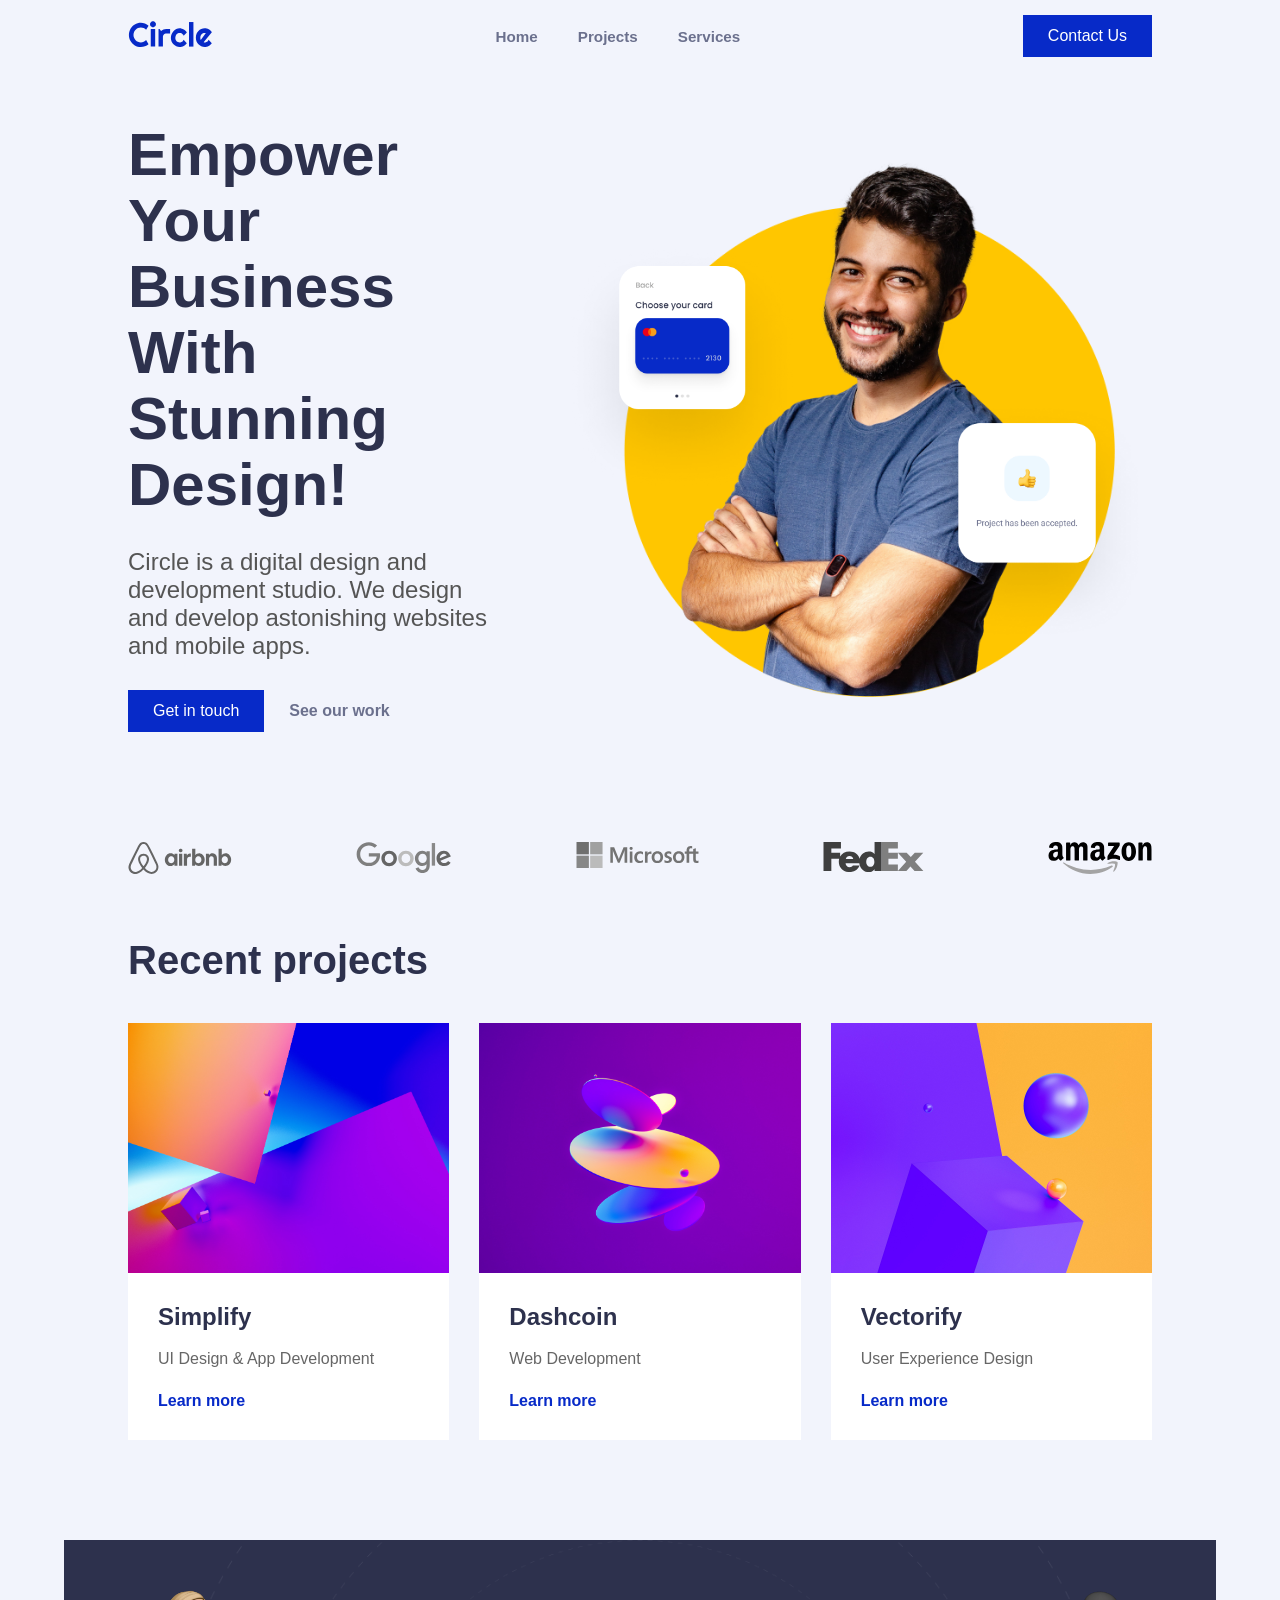
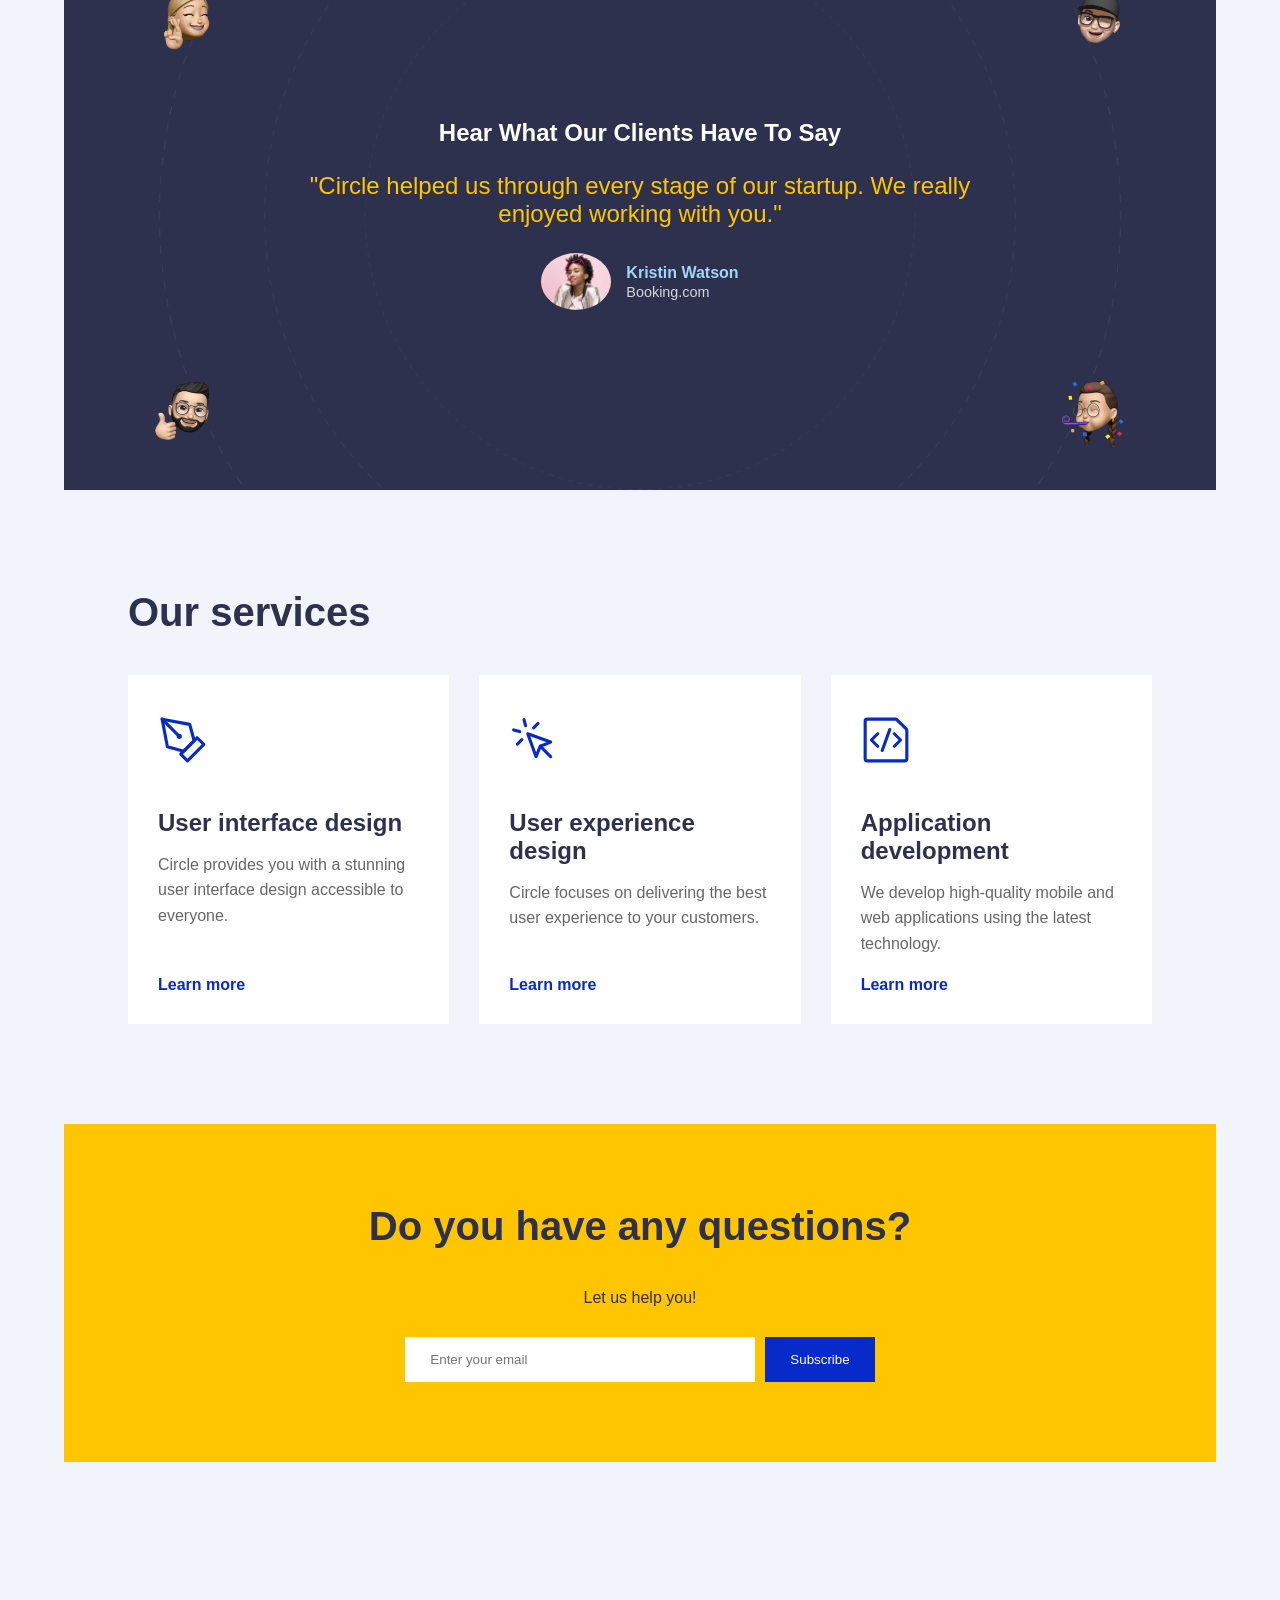
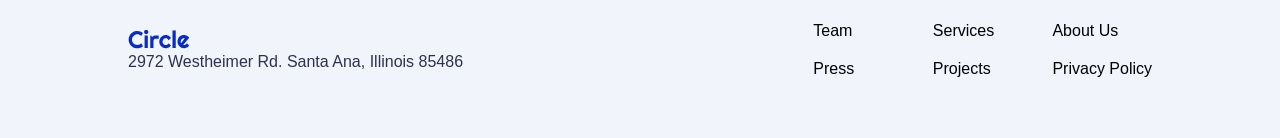
==== commit 569b8a73: "estructura de directorios y js ok" ====
--- a/index.html
+++ b/index.html
@@ -4,7 +4,7 @@
   <meta charset="UTF-8" />
   <meta name="viewport" content="width=device-width, initial-scale=1.0" />
   <title>Circle | Home</title>
-  <link rel="stylesheet" href="style.css" />
+  <link rel="stylesheet" href="css/style.css" />
 </head>
 <body>
   <nav>
@@ -48,7 +48,7 @@
         <div class="card-body">
           <h4>Simplify</h4>
           <p>UI Design & App Development</p>
-          <a href="projects.html" class="learn-more">Learn more</a>
+          <a href="projects.html?id=1" class="learn-more">Learn more</a>
         </div>
       </article>
       <article class="card">
@@ -56,7 +56,7 @@
         <div class="card-body">
           <h4>Dashcoin</h4>
           <p>Web Development</p>
-          <a href="projects.html" class="learn-more">Learn more</a>
+          <a href="projects.html?id=2" class="learn-more">Learn more</a>
         </div>
       </article>
       <article class="card">
@@ -64,17 +64,19 @@
         <div class="card-body">
           <h4>Vectorify</h4>
           <p>User Experience Design</p>
-          <a href="projects.html" class="learn-more">Learn more</a>
+          <a href="projects.html?id=3" class="learn-more">Learn more</a>
         </div>
       </article>
     </div>
   </section>
 
   <section class="testimonial-container">
+    <div class = hidden-emojis>
     <img src="assets/testimonial-section/memoji-1.png" class="corner-img top-left" alt="m1" />
     <img src="assets/testimonial-section/memoji-2.png" class="corner-img top-right" alt="m2" />
     <img src="assets/testimonial-section/memoji-3.png" class="corner-img bottom-left" alt="m3" />
-    <img src="assets/testimonial-section/memoji-4.png" class="corner-img bottom-right" alt="m4" />
+    <img src="assets/testimonial-section/memoji-4.png" class="corner-img bottom-right"  alt="m4" />
+    </div>
     <div class="testimonial-content">
       <h2>Hear What Our Clients Have To Say</h2>
       <p class="testimonial-text">"Circle helped us through every stage of our startup. We really enjoyed working with you."</p>
@@ -141,5 +143,6 @@
       <a href="#">Privacy Policy</a>
     </div>
   </footer>
-</body>
+  <script src="js/js.js"></script>
+ </body>
 </html>
--- a/css/style.css
+++ b/css/style.css
@@ -0,0 +1,502 @@
+* {
+  margin: 0;
+  padding: 0;
+  box-sizing: border-box;
+}
+
+:root {
+  font-family: "Inter", sans-serif;
+  --primary: #072ac8;
+  --white: #f2f4fc;
+  --background-testimonials: #2d314d;
+  --yellow: #ffc600;
+  --gray: #6b708d;
+  --username: #a2d6f9;
+  --side-padding: 10%;
+}
+
+body {
+  background-color: var(--white);
+  color: var(--background-testimonials);
+}
+
+h1 {
+  font-size: 60px;
+  font-weight: bold;
+  line-height: 1.1;
+}
+h3 {
+  font-size: 40px;
+  font-weight: bold;
+  margin-bottom: 40px;
+}
+h4 {
+  font-size: 24px;
+  font-weight: bold;
+  margin-bottom: 15px;
+}
+h5 {
+  font-size: 17px;
+  font-weight: normal;
+}
+
+a {
+  text-decoration: none;
+  color: var(--primary);
+  transition: 0.3s;
+}
+a:hover {
+  text-decoration: underline;
+}
+
+nav,
+footer,
+.main-section,
+#hero,
+#logos,
+#newsletter,
+.project-details,
+.other-projects,
+.contact-section {
+  padding-left: var(--side-padding);
+  padding-right: var(--side-padding);
+  max-width: 1400px;
+  margin: 0 auto;
+}
+
+.contact-form{
+  margin-top: 30px;
+  display:block;
+  margin-bottom: 100px;
+}
+
+.contact-form .name{
+  display:flex;
+  flex-direction: column;
+  margin-bottom: 20px;
+   color: var(--gray);  
+}
+
+.contact-form .email-phone{
+  display:flex;
+  justify-content: space-between;
+  align-items: flex-start;
+  gap: 20px;
+  margin-bottom: 20px;
+  width:100%; 
+}
+.contact-form .email, 
+.contact-form .phone {
+  flex: 1; 
+  display: flex;
+  flex-direction: column;
+   color: var(--gray);  
+}
+
+
+.contact-form input, 
+.contact-form textarea {
+  width: 100%;
+  padding: 15px;
+  border: 1px solid #ccc;
+  margin-top: 8px;
+  background-color:#D1EDFF;
+}
+
+.contact-form .message {
+  display: flex;
+  flex-direction: column;
+  margin-top: 20px;
+  color: var(--gray);  
+}
+
+.contact-form textarea {
+  height: 150px;
+  resize: vertical;
+}
+.contact-form input::placeholder, 
+.contact-form textarea::placeholder {
+  color: var(--gray); 
+  opacity: 1;
+}
+
+
+.errorForm {
+  color: red;
+  font-size: 0.9rem;
+  opacity: 1;
+  margin-top: 15px;
+  align-items: center;
+
+}
+
+
+#submitForm{
+  background-color: var(--primary);
+  color: white !important;
+  padding: 25px 25px;
+  text-decoration: none !important;
+  border: none;
+  cursor: pointer;
+  width:100%;
+  margin-top: 50px;
+}
+
+#errorSubmit{
+  color: red;
+  font-size: 20px;
+  opacity: 1;
+  text-align: center;
+  font-weight:bold;
+}
+
+nav {
+  padding-top: 15px;
+  padding-bottom: 15px;
+  display: flex;
+  justify-content: space-between;
+  align-items: center;
+}
+
+#nav-links {
+  display: flex;
+  list-style: none;
+  gap: 40px;
+  font-weight: bold;
+  font-size: 0.95rem;
+}
+
+#nav-links li.gray a {
+  color: var(--gray);
+}
+#nav-links li.gray a:hover {
+  color: var(--primary);
+}
+
+#boton-contacto,
+#boton-touch,
+#newsletter button {
+  background-color: var(--primary);
+  color: white !important;
+  padding: 12px 25px;
+  text-decoration: none !important;
+  border: none;
+  cursor: pointer;
+}
+
+#boton-contacto:hover,
+#boton-touch:hover,
+#newsletter button:hover {
+  color: var(--yellow) !important;
+}
+
+#hero {
+  padding-top: 50px;
+  padding-bottom: 50px;
+  display: flex;
+  align-items: center;
+  gap: 80px;
+}
+#hero-left {
+  flex: 1.2;
+  display: flex;
+  flex-direction: column;
+  gap: 30px;
+}
+#hero-left p {
+  font-size: 24px;
+  color: #555;
+}
+#hero-right {
+  flex: 1.8;
+  position: relative;
+  min-height: 550px;
+  background: url("../assets/hero-section/hero-image.png") no-repeat center;
+  background-size: contain;
+}
+#hero-right img {
+  position: absolute;
+  max-width: 250px;
+}
+#hero-right img:first-child {
+  top: 15%;
+  left: -5%;
+}
+#hero-right img:last-child {
+  bottom: 10%;
+  right: 0;
+}
+#hero-links {
+  display: flex;
+  align-items: center;
+  gap: 25px;
+}
+.link-work {
+  color: var(--gray);
+  font-weight: bold;
+}
+
+#logos {
+  display: flex;
+  justify-content: space-between;
+  padding-top: 60px;
+  padding-bottom: 60px;
+}
+#logos img {
+  filter: grayscale(1);
+
+}
+#logos img:hover {
+  filter: grayscale(0);
+}
+
+.grid-layout {
+  display: grid;
+  grid-template-columns: repeat(3, 1fr);
+  gap: 30px;
+}
+
+.card {
+  display: flex;
+  flex-direction: column;
+  background-color: white;
+  height: 100%;
+}
+
+.card:hover {
+  box-shadow: 14px 14px 20px 0 rgba(20, 20, 20, 0.3);
+}
+
+.card-img {
+  width: 100%;
+  height: 250px;
+  object-fit: cover;
+}
+.icon-box {
+  padding: 40px 30px 10px;
+}
+.icon-box img {
+  width: 50px;
+  height: 50px;
+}
+.card-body {
+  padding: 30px;
+  display: flex;
+  flex-direction: column;
+  flex: 1;
+}
+.card-body p {
+  color: #666;
+  line-height: 1.6;
+  flex: 1;
+  margin-bottom: 20px;
+}
+.learn-more {
+  font-weight: bold;
+}
+
+.testimonial-container {
+  background-color: var(--background-testimonials);
+  background-image: url("../assets/testimonial-section/orbit.png");
+  background-size: cover;
+  background-position: center;
+  position: relative;
+  min-height: 550px;
+  display: flex;
+  justify-content: center;
+  align-items: center;
+  margin: 100px ;
+  margin-left: 5%;
+  margin-right: 5%;
+  
+}
+.testimonial-container *,
+.testimonial-container img {
+  background-color: transparent !important;
+}
+.corner-img {
+  position: absolute;
+  width: 80px;
+}
+.top-left {
+  top: 40px;
+  left: 80px;
+}
+.top-right {
+  top: 40px;
+  right: 80px;
+}
+.bottom-left {
+  bottom: 40px;
+  left: 80px;
+}
+.bottom-right {
+  bottom: 40px;
+  right: 80px;
+}
+.testimonial-content {
+  text-align: center;
+  color: white;
+  max-width: 700px;
+}
+.testimonial-text {
+  color: var(--yellow);
+  font-size: 24px;
+  margin: 25px 0;
+}
+.profile-info {
+  display: flex;
+  flex-direction: row;
+  align-items: center;
+  justify-content: center;
+  gap: 15px;
+}
+.profile-info img {
+  width: 70px !important;
+  border-radius: 50%;
+}
+.user-data {
+  display: flex;
+  flex-direction: column;
+  align-items: flex-start;
+}
+#user-name {
+  color: var(--username);
+  font-weight: bold;
+  margin-bottom: 2px;
+}
+#web {
+  color: white;
+  font-size: 0.9rem;
+  opacity: 0.8;
+}
+
+#newsletter {
+  background-color: var(--yellow);
+  padding-top: 80px;
+  padding-bottom: 80px;
+  text-align: center;
+   margin: 100px ;
+  margin-left: 5%;
+  margin-right: 5%;
+}
+#newsletter-form {
+  margin-top: 30px;
+  display: flex;
+  justify-content: center;
+  gap: 10px;
+}
+#newsletter input {
+  padding: 15px 25px;
+  width: 350px;
+  border: none;
+ }
+
+footer {
+  padding-top: 60px;
+  padding-bottom: 60px;
+  display: flex;
+  justify-content: space-between;
+  align-items: center;
+}
+#footer-links {
+  display: grid;
+  grid-template-columns: repeat(3, 1fr);
+  gap: 20px;
+}
+#footer-links a {
+  color: black;
+}
+
+.project-header {
+  padding: 40px 0;
+}
+.completion {
+  display: flex;
+  justify-content: space-between;
+  align-items: center;
+  padding-bottom: 20px;
+  border-bottom: 1px solid #ddd;
+}
+.project-image-container {
+  width: 100%;
+  max-height: 500px;
+  overflow: hidden;
+  margin-bottom: 30px;
+}
+.project-main-img {
+  width: 100%;
+  height: 500px;
+  object-fit: cover;
+}
+.project-description {
+  font-size: 18px;
+  line-height: 1.8;
+  color: #555;
+  padding: 30px 0;
+}
+
+.error-input {
+  border: 2px solid red;
+}
+
+
+@media (max-width: 800px) {
+  :root {
+    --side-padding: 5%;
+  }
+  h1 {
+    font-size: 2rem;
+  }
+  nav {
+    padding: 15px var(--side-padding);
+    flex-direction: column;
+    gap: 15px;
+  }
+  #nav-links {
+    gap: 20px;
+  }
+  #hero {
+    flex-direction: column;
+    text-align: center;
+    gap: 40px;
+  }
+  #hero-right {
+    order: 1;
+    width: 100%;
+    min-height: 400px;
+  }
+  #hero-right img {
+    display: none;
+  }
+  #logos {
+    display: grid;
+    grid-template-columns: repeat(2, 1fr);
+    gap: 20px;
+  }
+  .grid-layout {
+    grid-template-columns: 1fr;
+  }
+  .completion {
+    flex-direction: column;
+    align-items: flex-start;
+    gap: 10px;
+  }
+  footer {
+    flex-direction: column;
+    gap: 30px;
+    text-align: center;
+  }
+
+  .email-phone{
+  display:flex;
+  flex-direction: column;
+  gap: 20px;
+  margin-bottom: 20px;
+  width:100%; 
+}
+
+.hidden-emojis{
+display:none; 
+}
+}
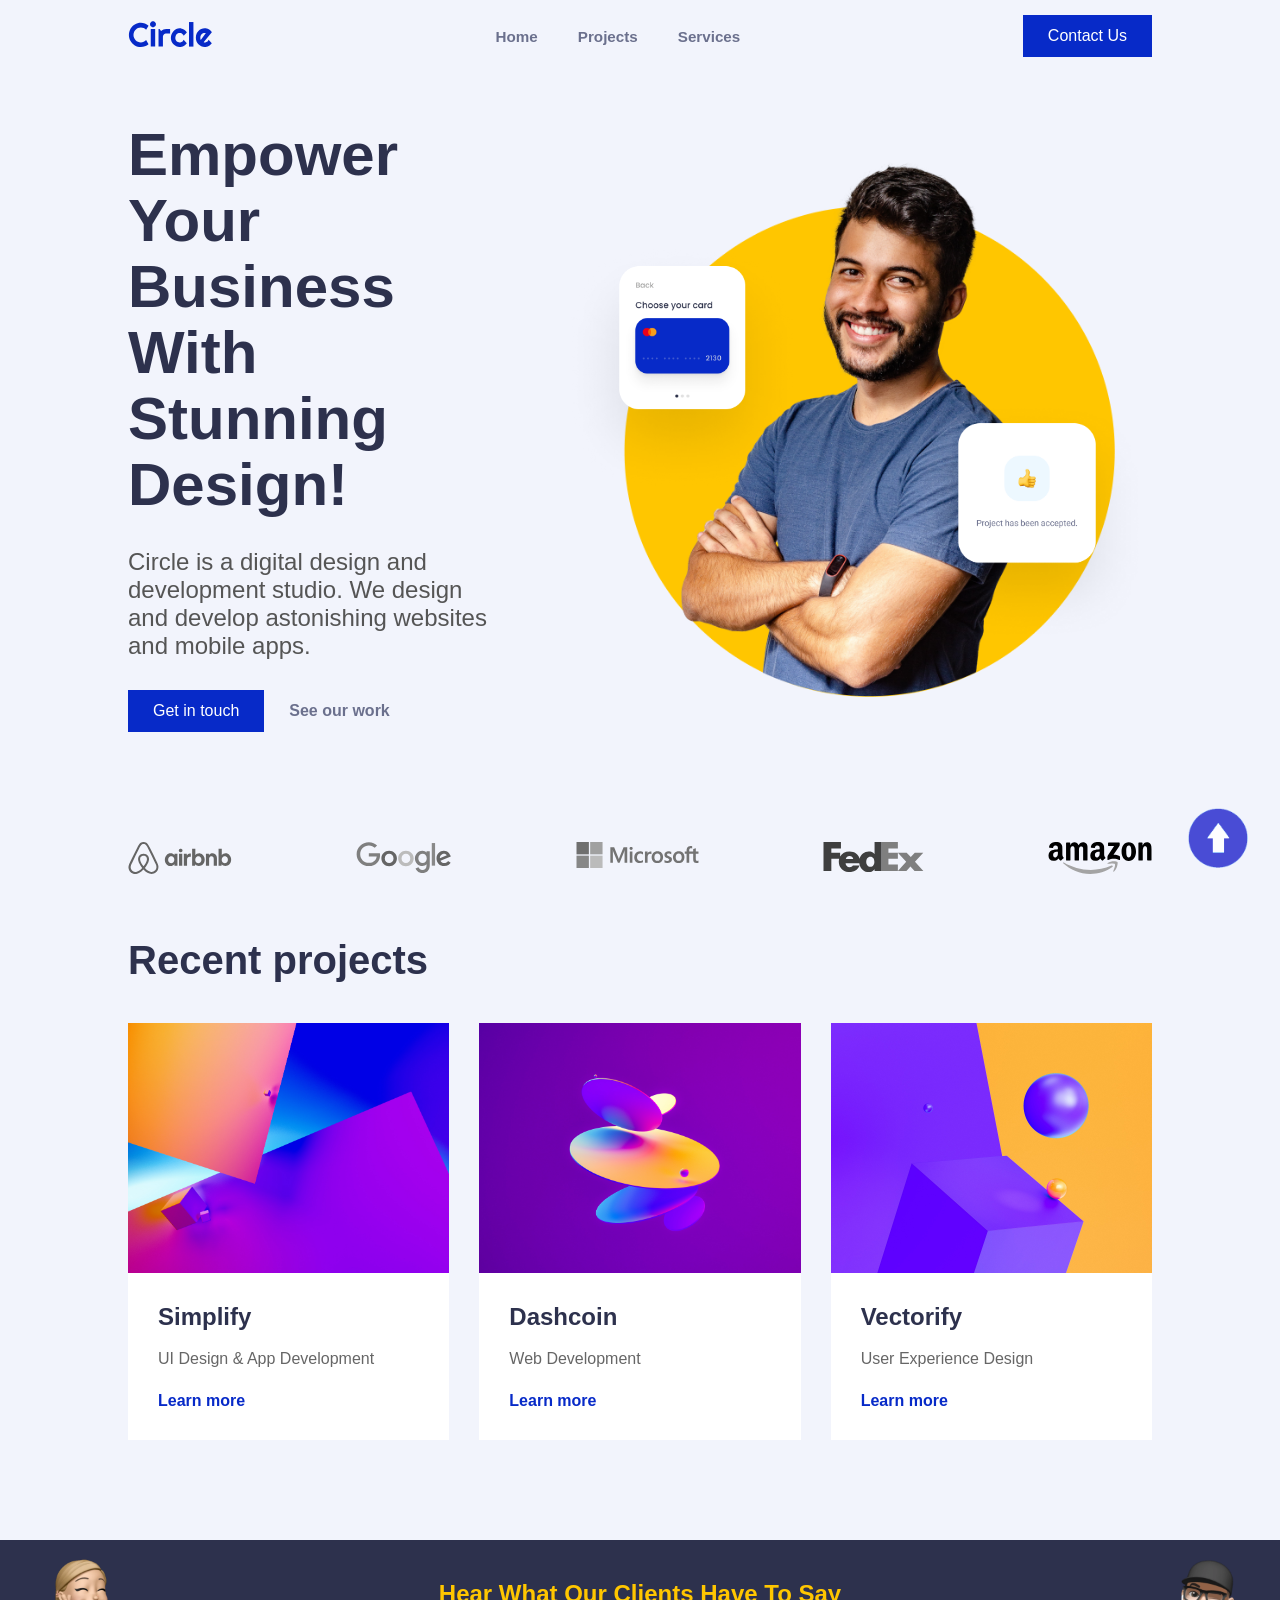
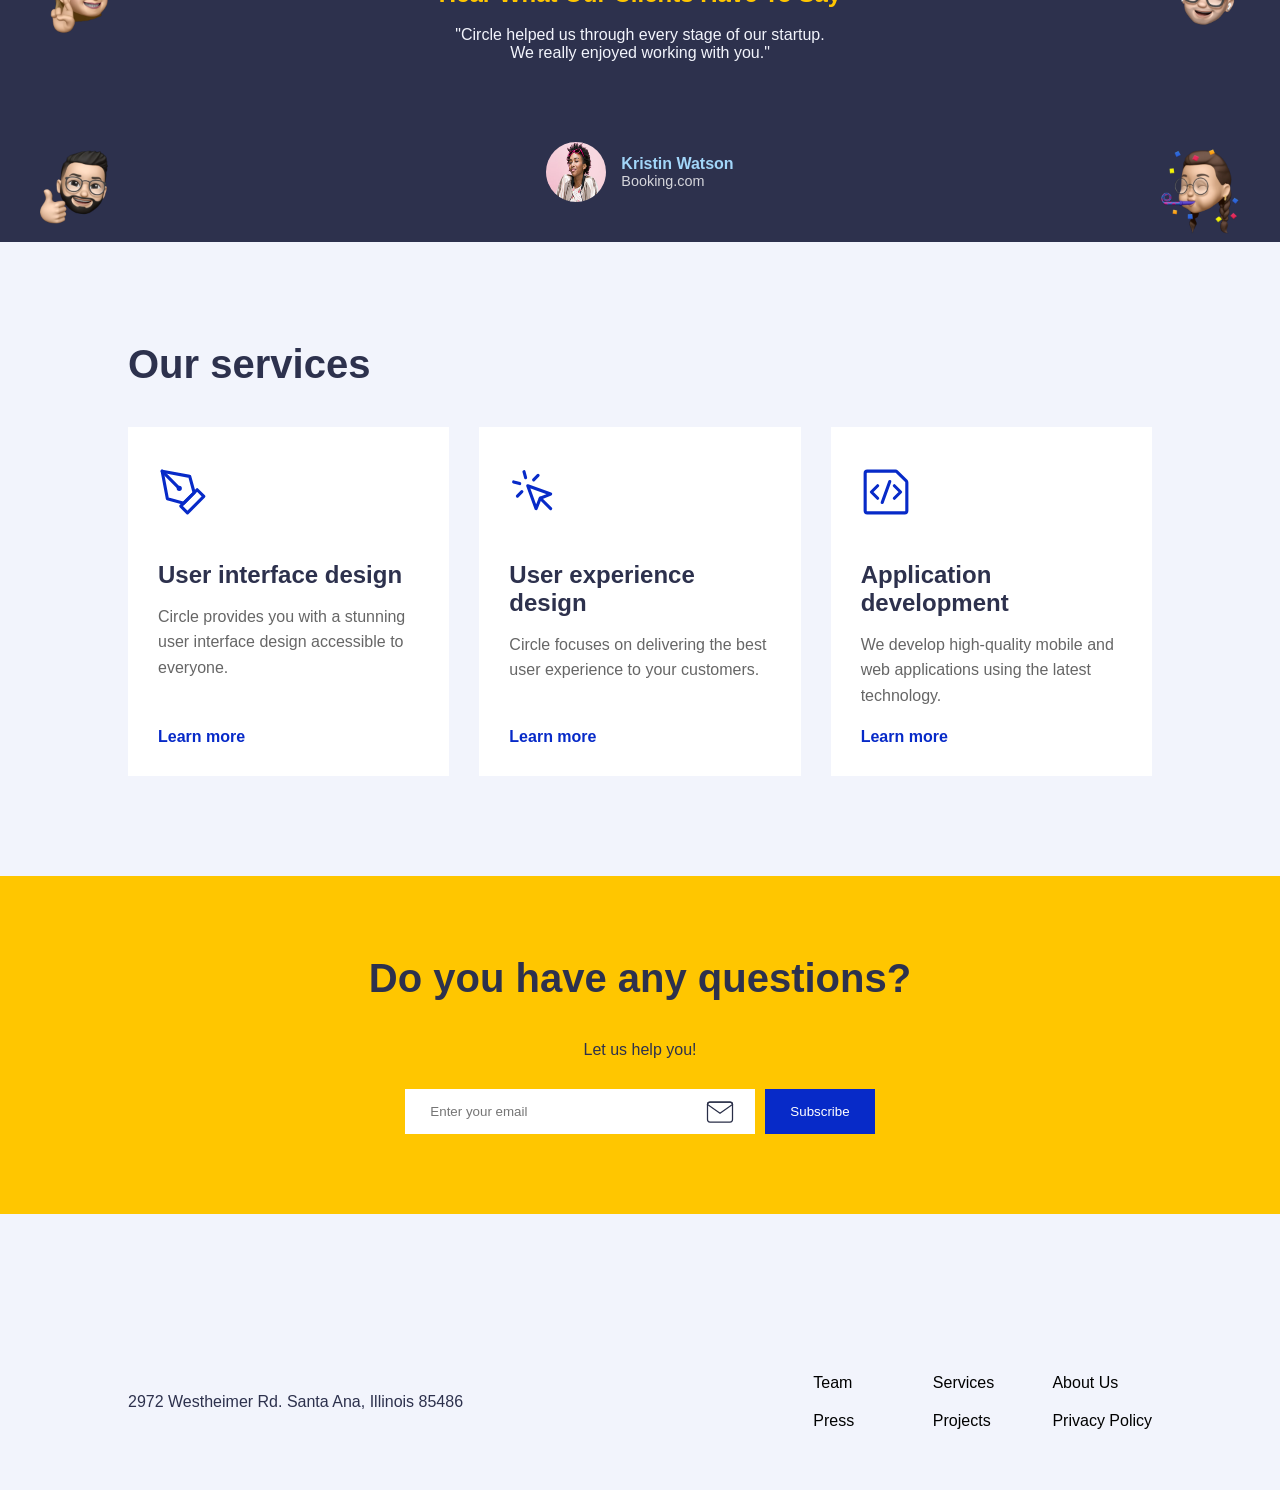
==== commit 73b5b0c0: "fixes en html, css y responsive" ====
--- a/index.html
+++ b/index.html
@@ -4,10 +4,33 @@
   <meta charset="UTF-8" />
   <meta name="viewport" content="width=device-width, initial-scale=1.0" />
   <title>Circle | Home</title>
+ <link rel="shortcut icon" type="image/x-icon" href="./assets/logos/favicon.ico">
   <link rel="stylesheet" href="css/style.css" />
 </head>
 <body>
-  <nav>
+
+ <nav id="nav-responsive">
+    <div id="logo-nav">
+    <a href="index.html"><img src="assets/logos/circle.svg" width="85" alt="logo" /></a>
+    </div>
+
+    <input type="checkbox" id="menu-check">
+    <label for="menu-check" class="burger">
+<span class="line-1"></span>
+  <span class="line-2"></span>
+  <span class="line-3"></span>
+        </label>
+
+    <div id="menu-nav">
+    <ul id="nav-links">
+      <li class="gray"><a href="index.html">Home</a></li>
+      <li class="gray"><a href="#projects">Projects</a></li>
+      <li class="gray"><a href="#services">Services</a></li>
+    </ul>
+    <a id="boton-contacto" href="contact.html">Contact Us</a>
+    </div>
+  </nav>
+<nav id="nav-big">
     <a href="index.html"><img src="assets/logos/circle.svg" width="85" alt="logo" /></a>
     <ul id="nav-links">
       <li class="gray"><a href="index.html">Home</a></li>
@@ -16,7 +39,6 @@
     </ul>
     <a id="boton-contacto" href="contact.html">Contact Us</a>
   </nav>
-
   <section id="hero">
     <div id="hero-left">
       <h1>Empower Your Business With Stunning Design!</h1>
@@ -33,11 +55,11 @@
   </section>
 
   <div id="logos">
-    <a href="#"><img src="assets/logos/airbnb-logo.svg" alt="Airbnb" /></a>
-    <a href="#"><img src="assets/logos/google-logo.svg" alt="Google" /></a>
-    <a href="#"><img src="assets/logos/microsoft-logo.svg" alt="Microsoft" /></a>
-    <a href="#"><img src="assets/logos/fedex-logo.svg" alt="FedEx" /></a>
-    <a href="#"><img src="assets/logos/amazon-logo.svg" alt="Amazon" /></a>
+    <a href="https://www.airbnb.com/"><img src="assets/logos/airbnb-logo.svg" alt="Airbnb" /></a>
+   <a href="https://www.google.com/"><img src="assets/logos/google-logo.svg" alt="Google" /></a>
+    <a href="https://www.microsoft.com/"><img src="assets/logos/microsoft-logo.svg" alt="Microsoft" /></a>
+    <a href="https://www.fedex.com/"><img src="assets/logos/fedex-logo.svg" alt="FedEx" /></a>
+    <a href="https://www.amazon.com/"><img src="assets/logos/amazon-logo.svg" alt="Amazon" /></a>
   </div>
 
   <section id="projects" class="main-section">
@@ -69,27 +91,33 @@
       </article>
     </div>
   </section>
+ <section id="testimonial-container">
+      <img src="assets/testimonial-section/memoji-1.png" id="corner-img-top-left" class="hidden-emojis" alt="m1" />
+      <img src="assets/testimonial-section/memoji-2.png" id="corner-img-top-right"class="hidden-emojis" alt="m2" />
+      <img src="assets/testimonial-section/memoji-3.png" id="corner-img-bottom-left"class="hidden-emojis" alt="m3" />
+      <img src="assets/testimonial-section/memoji-4.png" id="corner-img-bottom-right" class="hidden-emojis"alt="m4" />
 
-  <section class="testimonial-container">
-    <div class = hidden-emojis>
-    <img src="assets/testimonial-section/memoji-1.png" class="corner-img top-left" alt="m1" />
-    <img src="assets/testimonial-section/memoji-2.png" class="corner-img top-right" alt="m2" />
-    <img src="assets/testimonial-section/memoji-3.png" class="corner-img bottom-left" alt="m3" />
-    <img src="assets/testimonial-section/memoji-4.png" class="corner-img bottom-right"  alt="m4" />
-    </div>
-    <div class="testimonial-content">
-      <h2>Hear What Our Clients Have To Say</h2>
-      <p class="testimonial-text">"Circle helped us through every stage of our startup. We really enjoyed working with you."</p>
-      <div class="profile-info">
-        <img src="assets/testimonial-section/profile.png" alt="Kristin" />
-        <div class="user-data">
-          <p id="user-name">Kristin Watson</p>
-          <p id="web">Booking.com</p>
+      <div class="testimonial-content">
+        <div class="testimonial-text">
+          <h2>Hear What Our Clients Have To Say</h2>
+          <br>
+          <p>
+            "Circle helped us through every stage of our startup. <br />
+            We really enjoyed working with you."
+          </p>
+        </div>
+
+        <div class="profile-content">
+          <div class="profile-info">
+            <img src="assets/testimonial-section/profile.png" alt="Kristin" />
+            <div class="user-data">
+              <p id="user-name">Kristin Watson</p>
+              <p id="web">Booking.com</p>
+            </div>
+          </div>
         </div>
       </div>
-    </div>
-  </section>
-
+    </section>
   <section id="services" class="main-section">
     <h3>Our services</h3>
     <div class="grid-layout">
@@ -124,15 +152,18 @@
     <h3>Do you have any questions?</h3>
     <p>Let us help you!</p>
     <div id="newsletter-form">
-      <input type="email" placeholder="Enter your email" />
+        
+      <div id="email">
+      <input type="email" placeholder="Enter your email"/>
+      <img id="email-icon" src="./assets/newsletter/icons/mail.svg" alt="mail">
+      </div>
       <button>Subscribe</button>
     </div>
   </section>
-
+<a href="#" id="arrow"> </a>
   <footer>
     <div class="footer-brand">
-      <img src="assets/logos/circle.svg" alt="logo" />
-      <p>2972 Westheimer Rd. Santa Ana, Illinois 85486</p>
+    <p>2972 Westheimer Rd. Santa Ana, Illinois 85486</p>
     </div>
     <div id="footer-links">
       <a href="#">Team</a>
@@ -143,6 +174,6 @@
       <a href="#">Privacy Policy</a>
     </div>
   </footer>
-  <script src="js/js.js"></script>
+   <script src="js/js.js"></script>
  </body>
 </html>
--- a/css/style.css
+++ b/css/style.css
@@ -1,3 +1,7 @@
+html, body {
+  max-width: 100%;
+  overflow-x: hidden;
+}
 * {
   margin: 0;
   padding: 0;
@@ -49,12 +53,20 @@
   text-decoration: underline;
 }
 
+#nav-responsive{
+    display:none;
+}
+#nav-big{
+    display:flex;
+}
+
 nav,
 footer,
 .main-section,
 #hero,
 #logos,
 #newsletter,
+#testimonial-container,
 .project-details,
 .other-projects,
 .contact-section {
@@ -295,80 +307,96 @@
   font-weight: bold;
 }
 
-.testimonial-container {
+#testimonial-container{
+    position: relative;
   background-color: var(--background-testimonials);
-  background-image: url("../assets/testimonial-section/orbit.png");
-  background-size: cover;
-  background-position: center;
-  position: relative;
-  min-height: 550px;
-  display: flex;
-  justify-content: center;
-  align-items: center;
-  margin: 100px ;
-  margin-left: 5%;
-  margin-right: 5%;
-  
-}
-.testimonial-container *,
-.testimonial-container img {
-  background-color: transparent !important;
-}
-.corner-img {
-  position: absolute;
-  width: 80px;
-}
-.top-left {
-  top: 40px;
-  left: 80px;
-}
-.top-right {
-  top: 40px;
-  right: 80px;
-}
-.bottom-left {
-  bottom: 40px;
-  left: 80px;
-}
-.bottom-right {
-  bottom: 40px;
-  right: 80px;
-}
-.testimonial-content {
+  padding-top: 40px;
+  padding-bottom: 20px;
   text-align: center;
-  color: white;
-  max-width: 700px;
-}
-.testimonial-text {
-  color: var(--yellow);
-  font-size: 24px;
-  margin: 25px 0;
-}
-.profile-info {
-  display: flex;
-  flex-direction: row;
-  align-items: center;
-  justify-content: center;
-  gap: 15px;
-}
-.profile-info img {
-  width: 70px !important;
-  border-radius: 50%;
-}
-.user-data {
-  display: flex;
-  flex-direction: column;
-  align-items: flex-start;
-}
-#user-name {
-  color: var(--username);
-  font-weight: bold;
-  margin-bottom: 2px;
-}
-#web {
-  color: white;
-  font-size: 0.9rem;
-  opacity: 0.8;
+   margin: 100px auto  ;
+     
+}
+
+#corner-img-top-left{
+    position:absolute;
+    width:100px;
+    top:2%;
+    left:2%;
+}
+
+#corner-img-top-right{
+position:absolute;
+    width:100px;
+    top:2%;
+    right:2%;
+
+}
+ #corner-img-bottom-left{
+ position:absolute;
+    width:100px;
+    bottom:2%;
+    left:2%;
+}
+ #corner-img-bottom-right{
+ position:absolute;
+    width:100px;
+    bottom:2%;
+    right:2%;    
+ }
+
+
+ .testimonial-content{
+ display:flex;
+ flex-direction: column;
+ align-items: center;
+ gap:80px;
+
+ }
+
+ .profile-content{
+    display:row;
+    margin-bottom:20px;
+   }
+
+ .profile-info{
+    display:flex;
+    flex-direction:row;
+    align-items: center;
+    justify-content:center;
+    gap: 15px;
+
+ }
+ .profile-info img{
+    width:60px;
+    height:60px;
+    border-radius: 100%;
+ }
+
+ .user-data{
+       display: flex;
+    flex-direction: column;
+    align-items: flex-start;
+     }
+
+ #user-name{
+    color: var(--username);
+    font-weight: bold;
+    margin:0;
+    padding:0;
+ }
+ #web{
+    color: white;
+    font-size: 0.9rem;
+    opacity: 0.8;
+    margin:0;
+    padding:0;
+ }
+
+.testimonial-text h2{
+    color: var(--yellow)
+}
+.testimonial-text p{
+color: var(--white);
 }
 
 #newsletter {
@@ -376,15 +404,15 @@
   padding-top: 80px;
   padding-bottom: 80px;
   text-align: center;
-   margin: 100px ;
-  margin-left: 5%;
-  margin-right: 5%;
+   margin: 100px auto  ;
+     
 }
 #newsletter-form {
   margin-top: 30px;
   display: flex;
   justify-content: center;
   gap: 10px;
+  
 }
 #newsletter input {
   padding: 15px 25px;
@@ -392,6 +420,17 @@
   border: none;
  }
 
+  #email{
+    position:relative;
+ display:flex;
+ align-items: center;
+ }
+
+ #email-icon{
+    position:absolute;
+    margin-left:300px;
+
+ }
 footer {
   padding-top: 60px;
   padding-bottom: 60px;
@@ -423,6 +462,7 @@
   max-height: 500px;
   overflow: hidden;
   margin-bottom: 30px;
+  box-shadow: 0 0 50px 3px rgba(49, 2, 24, 0.649);
 }
 .project-main-img {
   width: 100%;
@@ -435,11 +475,27 @@
   color: #555;
   padding: 30px 0;
 }
-
+.date{
+  color: var(--gray)
+}
 .error-input {
   border: 2px solid red;
 }
 
+#arrow{
+  display:block;
+  background-image: url("../assets/logos/arrow.png");
+  background-repeat: no-repeat;
+  background-size: contain;
+  background-position: center;
+  width: 60px;
+  height: 60px;
+position: fixed;
+bottom:2rem;
+right: 2rem;
+opacity: 0.8;
+z-index: 1000;
+}
 
 @media (max-width: 800px) {
   :root {
@@ -482,6 +538,7 @@
     align-items: flex-start;
     gap: 10px;
   }
+ 
   footer {
     flex-direction: column;
     gap: 30px;
@@ -499,4 +556,72 @@
 .hidden-emojis{
 display:none; 
 }
-}
+/* -- */
+
+#menu-check {
+  display: none;
+}
+#menu-nav {
+  display: none;
+  position:relative;
+ width: 100%;
+  
+  background-color: var(--white);
+  text-align: center;
+  padding: 20px; 
+}
+
+.burger span {
+  display: block;
+  width: 25px;
+  height: 4px;
+  background-color: #333;
+  margin: 3px 0;
+ 
+}
+#menu-check:checked ~ #menu-nav {
+  display: block;
+}
+
+#nav {
+  padding-top: 15px;
+  padding-bottom: 15px;
+  display: flex;
+  justify-content: space-between;
+}
+#nav-big{
+    display:none;
+}
+
+#nav-responsive{
+    display:flex;
+    
+}
+
+#nav-links {
+  display: flex;
+  flex-direction: column;
+  list-style: none;
+  gap: 30px;
+  font-weight: bold;
+  font-size: 0.95rem;
+  margin-bottom:25px;
+}
+
+#nav-links li.gray a {
+  color: var(--gray);
+}
+#nav-links li.gray a:hover {
+  color: var(--primary);
+}
+
+#boton-contacto {
+  background-color: var(--primary);
+  color: white;
+  padding: 12px 25px;
+  text-decoration: none;
+  border: none;
+  cursor: pointer;
+}
+}
+
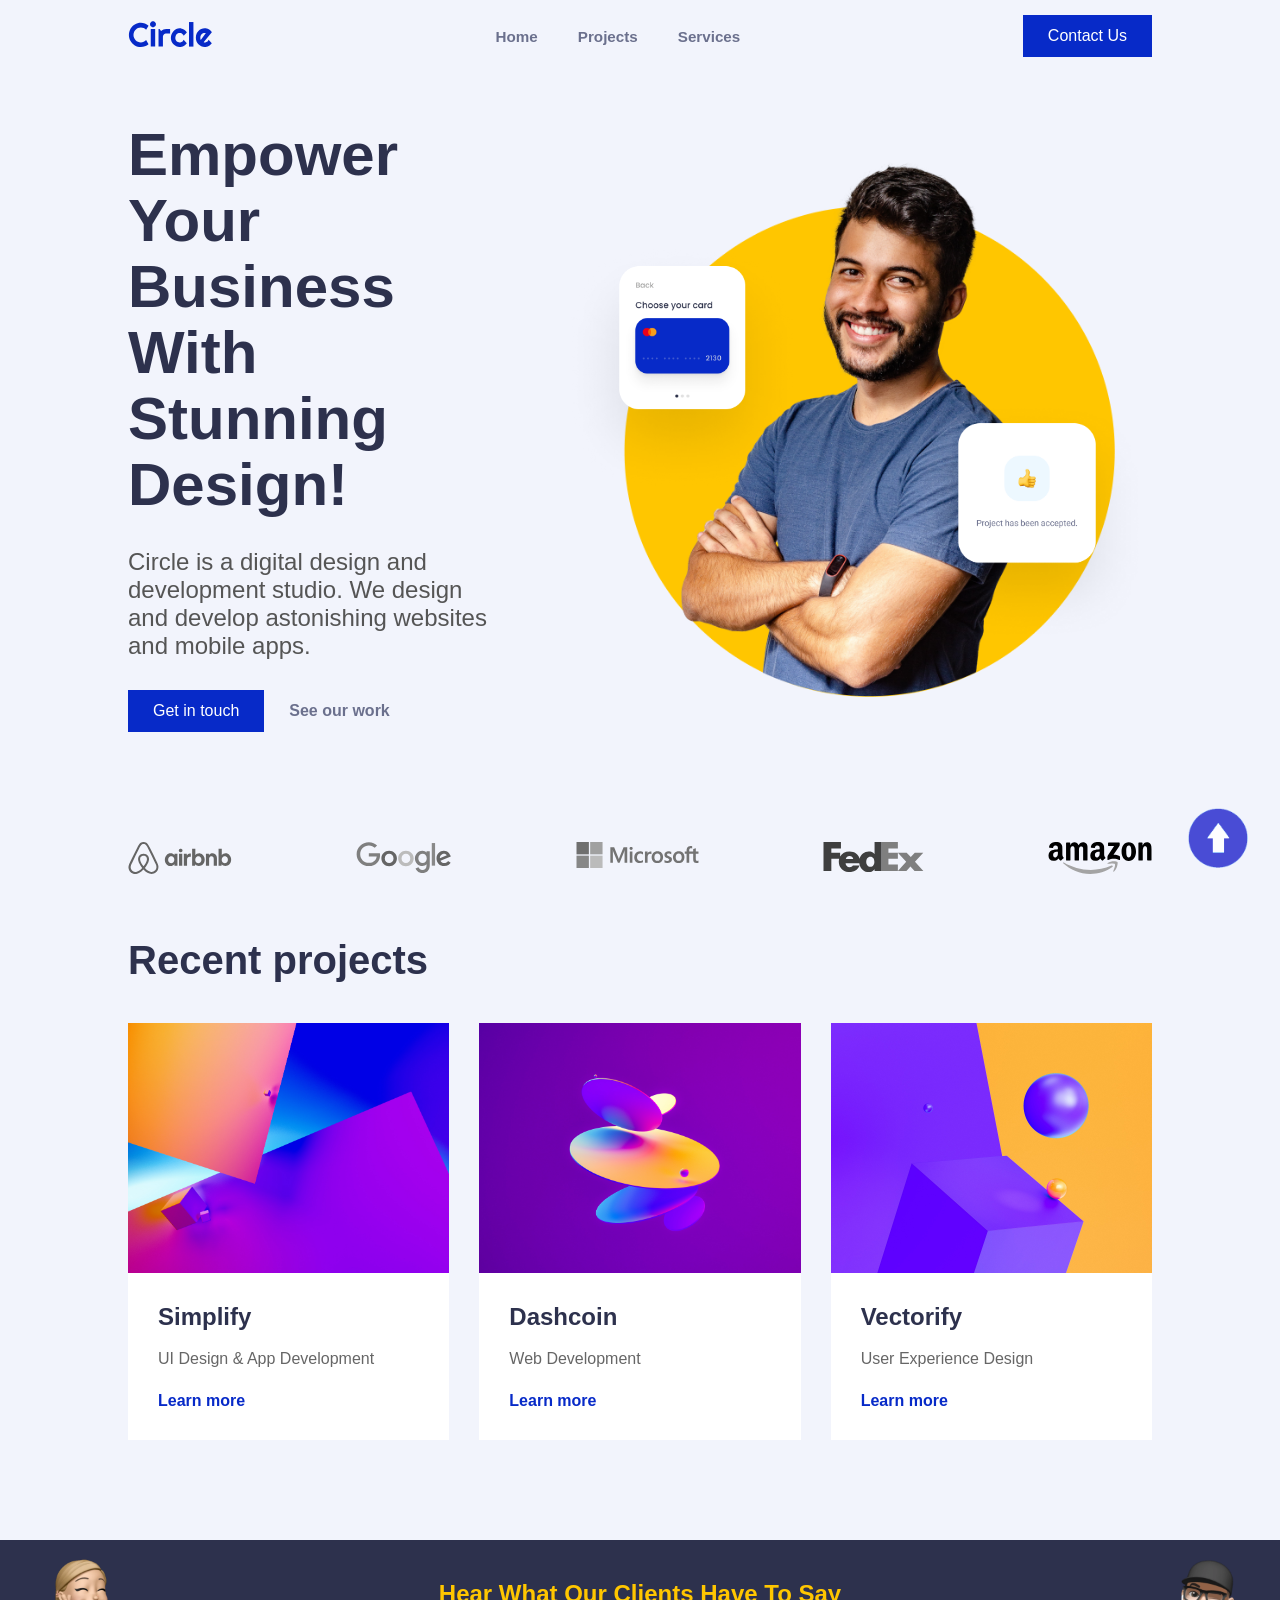
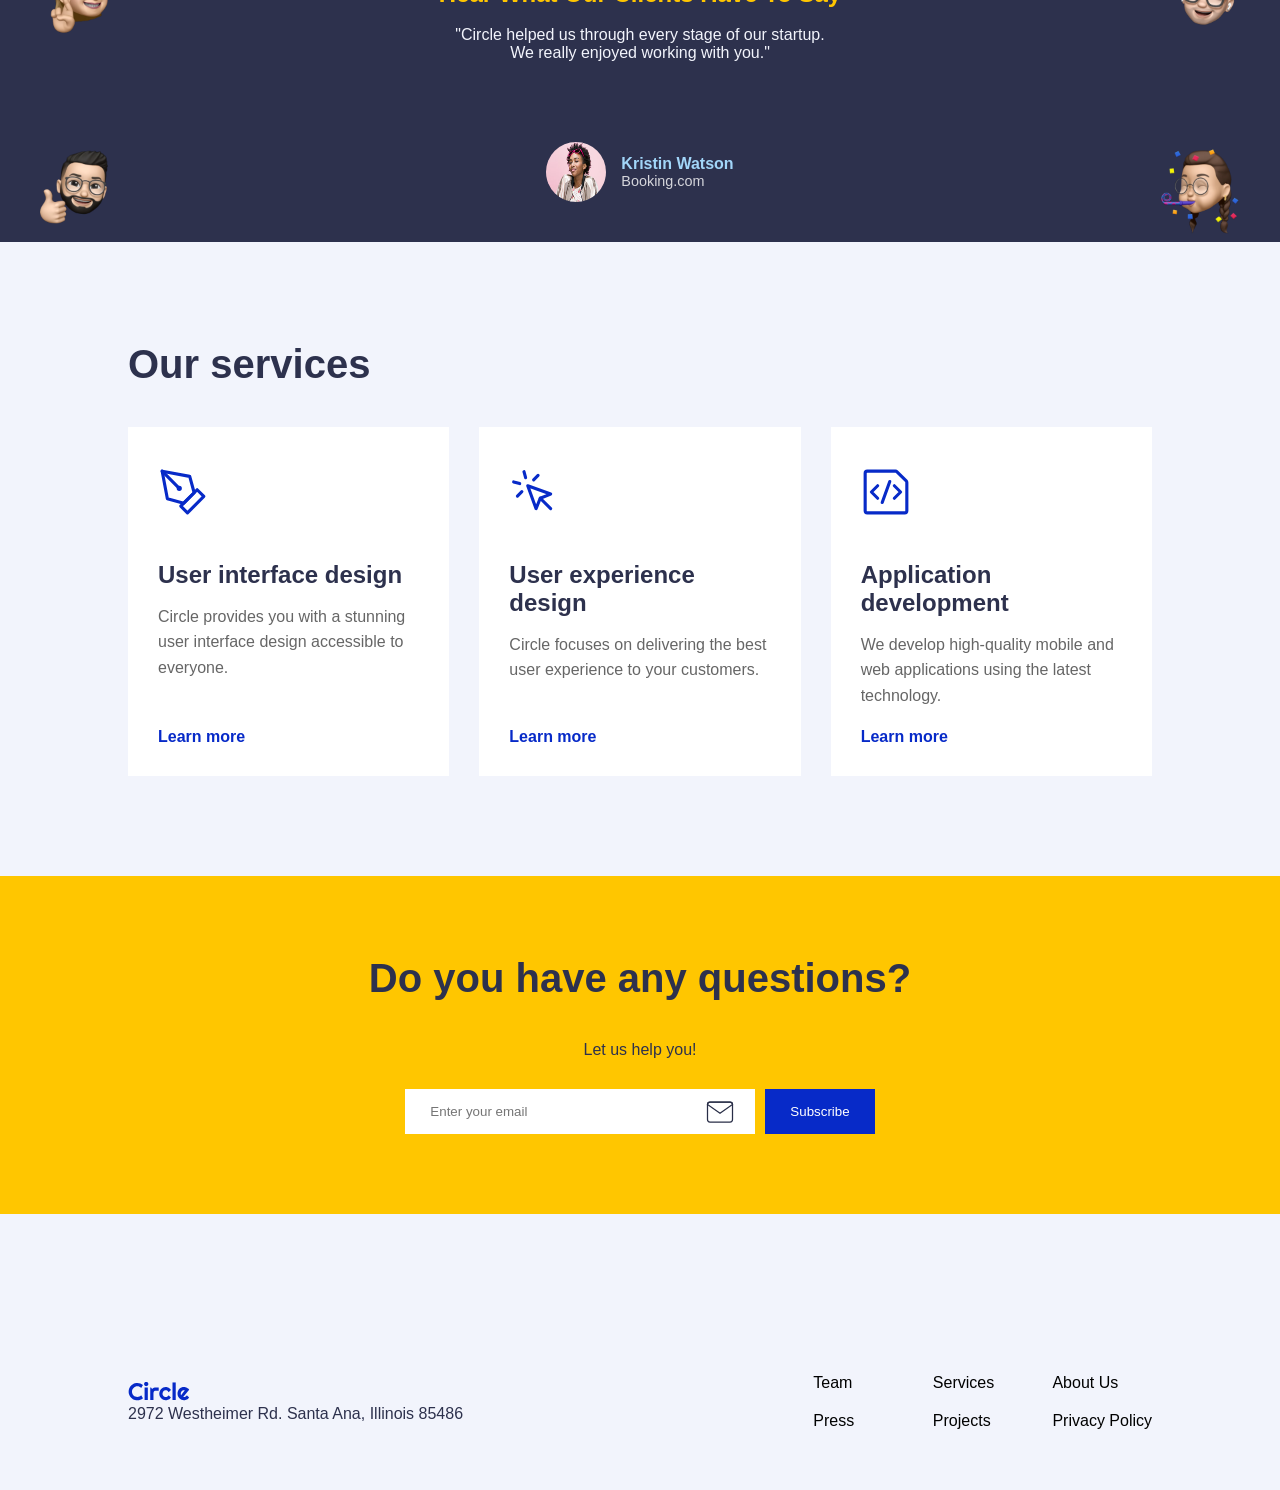
==== commit 35051d26: "fixes de última hora" ====
--- a/index.html
+++ b/index.html
@@ -161,9 +161,10 @@
     </div>
   </section>
 <a href="#" id="arrow"> </a>
-  <footer>
+<footer>
     <div class="footer-brand">
-    <p>2972 Westheimer Rd. Santa Ana, Illinois 85486</p>
+      <img src="assets/logos/circle.svg" alt="logo" />
+      <p>2972 Westheimer Rd. Santa Ana, Illinois 85486</p>
     </div>
     <div id="footer-links">
       <a href="#">Team</a>
